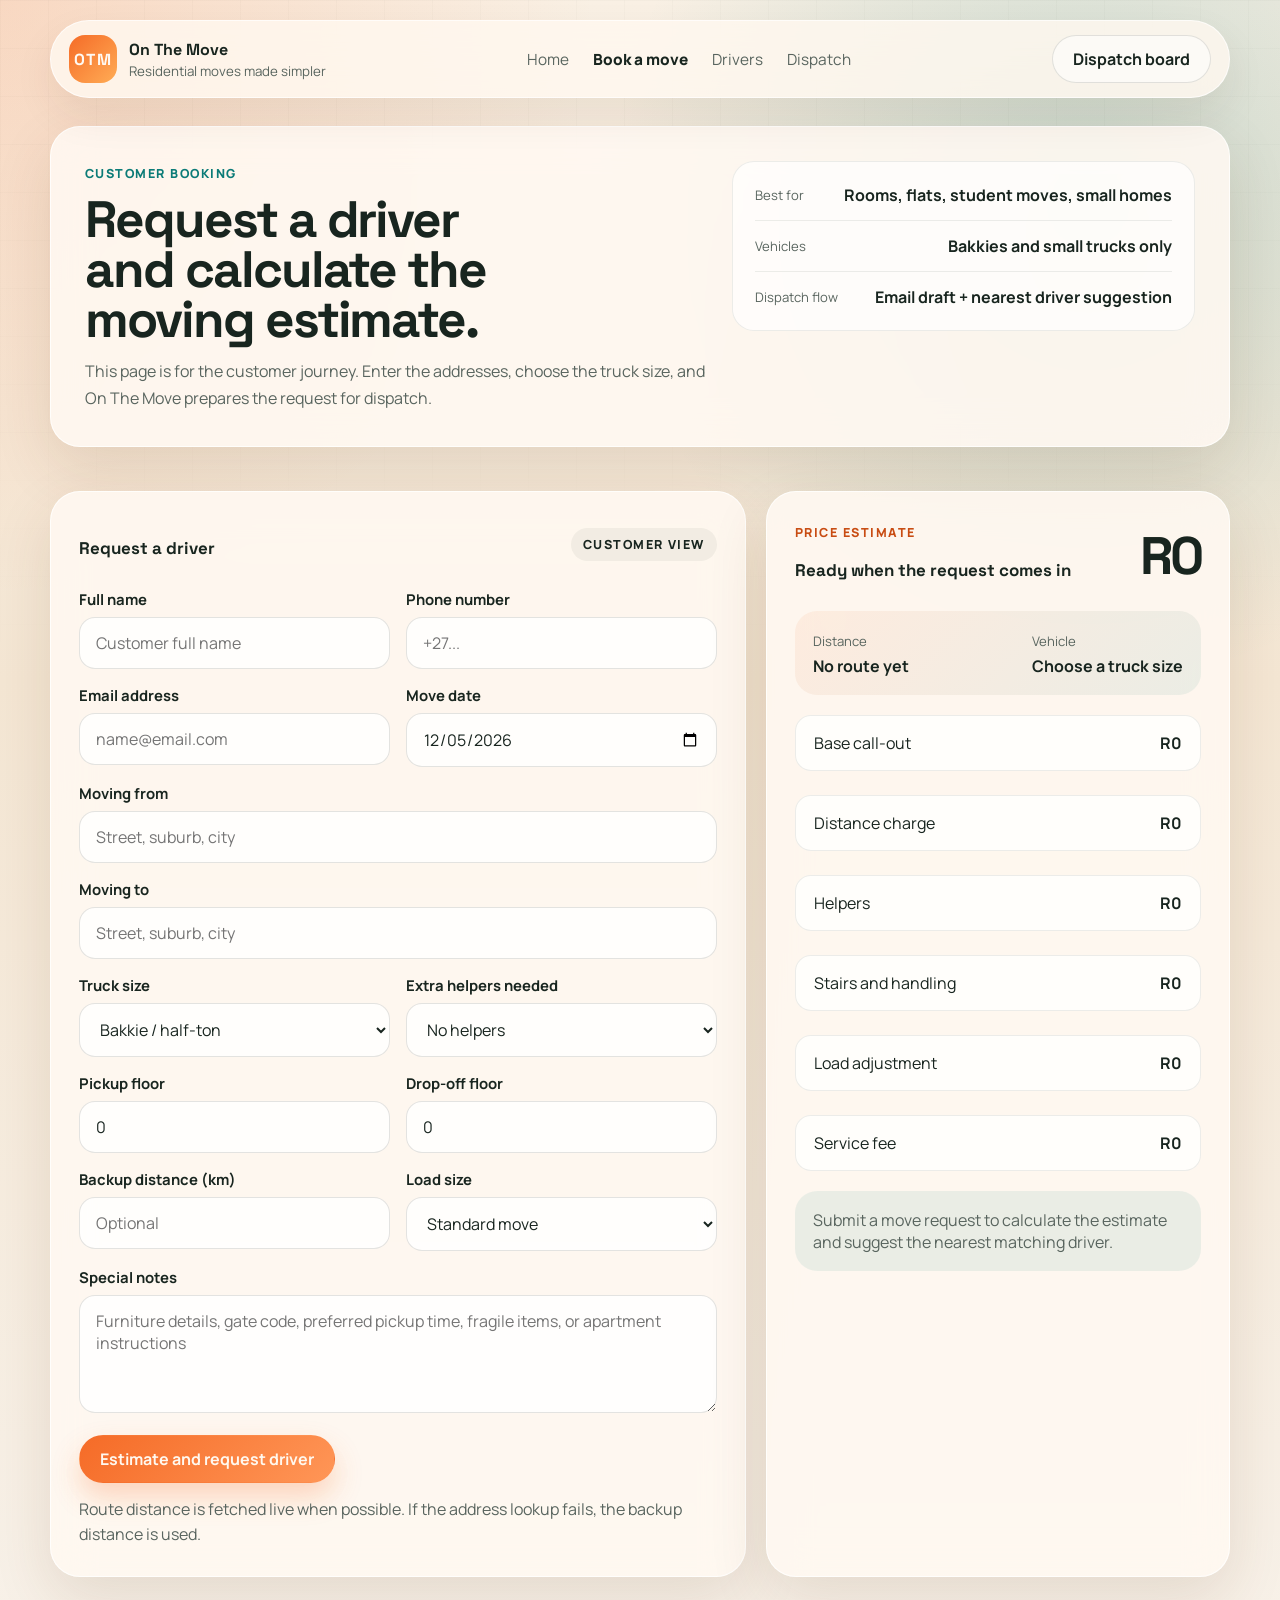
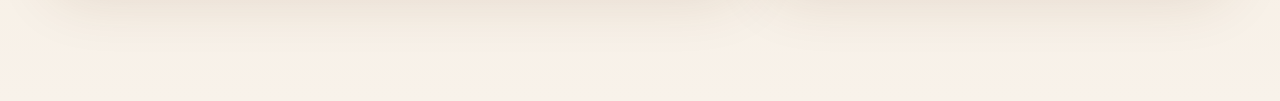
==== book.html @ 52c28ae7 "Initial On The Move website" ====
<!DOCTYPE html>
<html lang="en">
<head>
  <meta charset="UTF-8">
  <meta name="viewport" content="width=device-width, initial-scale=1.0">
  <title>Book a Move | On The Move</title>
  <meta
    name="description"
    content="Request a bakkie or small truck, enter your addresses, and get a moving estimate."
  >
  <link rel="preconnect" href="https://fonts.googleapis.com">
  <link rel="preconnect" href="https://fonts.gstatic.com" crossorigin>
  <link
    href="https://fonts.googleapis.com/css2?family=Manrope:wght@400;500;700;800&family=Space+Grotesk:wght@500;700&display=swap"
    rel="stylesheet"
  >
  <link rel="stylesheet" href="styles.css">
</head>
<body>
  <div class="page-shell">
    <header class="site-header">
      <a class="brand" href="index.html" aria-label="On The Move home">
        <span class="brand-mark">OTM</span>
        <span class="brand-copy">
          <strong>On The Move</strong>
          <small>Residential moves made simpler</small>
        </span>
      </a>

      <nav class="site-nav" aria-label="Primary">
        <a href="index.html">Home</a>
        <a aria-current="page" href="book.html">Book a move</a>
        <a href="drivers.html">Drivers</a>
        <a href="dispatch.html">Dispatch</a>
      </nav>

      <a class="button button-ghost" href="dispatch.html">Dispatch board</a>
    </header>

    <main>
      <section class="page-hero panel">
        <div class="page-hero-grid">
          <div class="compact-copy">
            <span class="eyebrow">Customer booking</span>
            <h1>Request a driver and calculate the moving estimate.</h1>
            <p>
              This page is for the customer journey. Enter the addresses, choose the truck size,
              and On The Move prepares the request for dispatch.
            </p>
          </div>
          <div class="mock-card">
            <div class="mock-row">
              <span>Best for</span>
              <strong>Rooms, flats, student moves, small homes</strong>
            </div>
            <div class="mock-row">
              <span>Vehicles</span>
              <strong>Bakkies and small trucks only</strong>
            </div>
            <div class="mock-row">
              <span>Dispatch flow</span>
              <strong>Email draft + nearest driver suggestion</strong>
            </div>
          </div>
        </div>
      </section>

      <section class="section">
        <div class="booking-grid">
          <form class="panel form-panel" id="request-form">
            <div class="form-title-row">
              <h3>Request a driver</h3>
              <span class="pill pill-light">Customer view</span>
            </div>

            <div class="field-grid">
              <label class="field">
                <span>Full name</span>
                <input type="text" name="customerName" placeholder="Customer full name" required>
              </label>
              <label class="field">
                <span>Phone number</span>
                <input type="tel" name="customerPhone" placeholder="+27..." required>
              </label>
              <label class="field">
                <span>Email address</span>
                <input type="email" name="customerEmail" placeholder="name@email.com" required>
              </label>
              <label class="field">
                <span>Move date</span>
                <input type="date" name="moveDate" required>
              </label>
              <label class="field field-full">
                <span>Moving from</span>
                <input
                  type="text"
                  name="fromAddress"
                  placeholder="Street, suburb, city"
                  autocomplete="street-address"
                  required
                >
              </label>
              <label class="field field-full">
                <span>Moving to</span>
                <input
                  type="text"
                  name="toAddress"
                  placeholder="Street, suburb, city"
                  autocomplete="street-address"
                  required
                >
              </label>
              <label class="field">
                <span>Truck size</span>
                <select name="truckSize" required>
                  <option value="bakkie">Bakkie / half-ton</option>
                  <option value="one-ton">1-ton truck</option>
                  <option value="one-point-five-ton">1.5-ton truck</option>
                  <option value="three-ton">3-ton truck</option>
                </select>
              </label>
              <label class="field">
                <span>Extra helpers needed</span>
                <select name="helpers">
                  <option value="0">No helpers</option>
                  <option value="1">1 helper</option>
                  <option value="2">2 helpers</option>
                  <option value="3">3 helpers</option>
                </select>
              </label>
              <label class="field">
                <span>Pickup floor</span>
                <input type="number" name="pickupFloor" min="0" max="25" value="0">
              </label>
              <label class="field">
                <span>Drop-off floor</span>
                <input type="number" name="dropoffFloor" min="0" max="25" value="0">
              </label>
              <label class="field">
                <span>Backup distance (km)</span>
                <input type="number" name="manualDistance" min="0" step="0.1" placeholder="Optional">
              </label>
              <label class="field">
                <span>Load size</span>
                <select name="loadDensity">
                  <option value="light">Light load</option>
                  <option value="standard" selected>Standard move</option>
                  <option value="heavy">Heavy / bulky</option>
                </select>
              </label>
              <label class="field field-full">
                <span>Special notes</span>
                <textarea
                  name="notes"
                  rows="4"
                  placeholder="Furniture details, gate code, preferred pickup time, fragile items, or apartment instructions"
                ></textarea>
              </label>
            </div>

            <div class="form-actions">
              <button class="button button-primary" id="request-submit" type="submit">Estimate and request driver</button>
              <p class="form-note">
                Route distance is fetched live when possible. If the address lookup fails, the backup distance is used.
              </p>
            </div>
          </form>

          <aside class="panel quote-panel">
            <div class="quote-header">
              <div>
                <span class="eyebrow eyebrow-dark">Price estimate</span>
                <h3 id="quote-title">Ready when the request comes in</h3>
              </div>
              <strong id="quote-total">R0</strong>
            </div>

            <div class="quote-meta-strip">
              <div>
                <span>Distance</span>
                <strong id="quote-distance">No route yet</strong>
              </div>
              <div>
                <span>Vehicle</span>
                <strong id="quote-truck">Choose a truck size</strong>
              </div>
            </div>

            <ul class="breakdown-list">
              <li>
                <span>Base call-out</span>
                <strong id="breakdown-base">R0</strong>
              </li>
              <li>
                <span>Distance charge</span>
                <strong id="breakdown-distance">R0</strong>
              </li>
              <li>
                <span>Helpers</span>
                <strong id="breakdown-helpers">R0</strong>
              </li>
              <li>
                <span>Stairs and handling</span>
                <strong id="breakdown-stairs">R0</strong>
              </li>
              <li>
                <span>Load adjustment</span>
                <strong id="breakdown-load">R0</strong>
              </li>
              <li>
                <span>Service fee</span>
                <strong id="breakdown-service">R0</strong>
              </li>
            </ul>

            <div class="quote-note">
              <p id="quote-message">
                Submit a move request to calculate the estimate and suggest the nearest matching driver.
              </p>
            </div>

            <div class="request-result" id="request-result" hidden>
              <h4>Request saved</h4>
              <p id="request-result-copy"></p>
              <div class="action-row">
                <a class="button button-secondary" id="email-link" href="#">Open operator email</a>
                <button class="button button-ghost" id="copy-summary" type="button">Copy summary</button>
              </div>
            </div>
          </aside>
        </div>
      </section>
    </main>
  </div>

  <script src="app.js"></script>
</body>
</html>
---- styles.css ----
:root {
  --bg: #f8efe1;
  --paper: rgba(255, 249, 242, 0.88);
  --ink: #18251f;
  --muted: #59655f;
  --accent: #f56b27;
  --accent-deep: #c84c12;
  --accent-soft: rgba(245, 107, 39, 0.14);
  --teal: #0b7b77;
  --teal-soft: rgba(11, 123, 119, 0.12);
  --shadow: 0 22px 60px rgba(93, 48, 18, 0.12);
  --radius-xl: 30px;
  --radius-lg: 22px;
  --radius-md: 16px;
}

*,
*::before,
*::after {
  box-sizing: border-box;
}

html {
  scroll-behavior: smooth;
}

body {
  margin: 0;
  min-height: 100vh;
  color: var(--ink);
  background:
    radial-gradient(circle at top left, rgba(245, 107, 39, 0.18), transparent 28%),
    radial-gradient(circle at 85% 12%, rgba(11, 123, 119, 0.2), transparent 26%),
    linear-gradient(180deg, #f9f0e4 0%, #f4e6d3 40%, #f8f2ea 100%);
  font-family: "Manrope", sans-serif;
}

@keyframes riseIn {
  from {
    opacity: 0;
    transform: translateY(18px);
  }

  to {
    opacity: 1;
    transform: translateY(0);
  }
}

body::before {
  position: fixed;
  inset: 0;
  background-image:
    linear-gradient(rgba(24, 37, 31, 0.04) 1px, transparent 1px),
    linear-gradient(90deg, rgba(24, 37, 31, 0.04) 1px, transparent 1px);
  background-size: 48px 48px;
  content: "";
  pointer-events: none;
  mask-image: linear-gradient(180deg, rgba(0, 0, 0, 0.45), transparent 80%);
}

a {
  color: inherit;
  text-decoration: none;
}

button,
input,
select,
textarea {
  font: inherit;
}

button {
  cursor: pointer;
}

.page-shell {
  width: min(1180px, calc(100% - 32px));
  margin: 0 auto;
  padding-bottom: 80px;
}

.site-header {
  position: sticky;
  top: 18px;
  z-index: 20;
  display: flex;
  align-items: center;
  justify-content: space-between;
  gap: 18px;
  margin: 20px 0 28px;
  padding: 14px 18px;
  background: rgba(255, 248, 239, 0.82);
  border: 1px solid rgba(255, 255, 255, 0.7);
  border-radius: 999px;
  box-shadow: 0 18px 40px rgba(72, 41, 16, 0.08);
  backdrop-filter: blur(16px);
}

.brand {
  display: inline-flex;
  align-items: center;
  gap: 12px;
}

.brand-mark {
  display: grid;
  place-items: center;
  width: 48px;
  height: 48px;
  border-radius: 16px;
  background: linear-gradient(135deg, var(--accent), #ffac55);
  color: #fff9f2;
  font-family: "Space Grotesk", sans-serif;
  font-weight: 700;
  letter-spacing: 0.08em;
}

.brand-copy {
  display: flex;
  flex-direction: column;
  gap: 2px;
}

.brand-copy strong {
  font-family: "Space Grotesk", sans-serif;
  font-size: 1rem;
}

.brand-copy small,
.site-nav a,
.hero-text,
.feature-list,
.dispatch-preview li,
.form-note,
.quote-note,
.list-card p,
.empty-state,
.metric-card p,
.step-card p {
  color: var(--muted);
}

.site-nav {
  display: flex;
  align-items: center;
  gap: 24px;
}

.site-nav a {
  font-size: 0.96rem;
  transition: color 0.2s ease;
}

.site-nav a[aria-current="page"] {
  color: var(--ink);
  font-weight: 800;
}

.site-nav a:hover,
.site-nav a:focus-visible {
  color: var(--ink);
}

.button {
  display: inline-flex;
  align-items: center;
  justify-content: center;
  min-height: 48px;
  padding: 0 20px;
  border: 1px solid transparent;
  border-radius: 999px;
  font-weight: 700;
  transition:
    transform 0.2s ease,
    box-shadow 0.2s ease,
    background 0.2s ease,
    border-color 0.2s ease;
}

.button:hover,
.button:focus-visible {
  transform: translateY(-1px);
}

.button-primary {
  background: linear-gradient(135deg, var(--accent), #ff9657);
  color: #fff8ef;
  box-shadow: 0 14px 28px rgba(245, 107, 39, 0.26);
}

.button-secondary {
  background: linear-gradient(135deg, var(--teal), #13a39d);
  color: #f7fffd;
  box-shadow: 0 14px 28px rgba(11, 123, 119, 0.2);
}

.button-ghost {
  border-color: rgba(24, 37, 31, 0.12);
  background: rgba(255, 255, 255, 0.55);
  color: var(--ink);
}

.panel {
  background: var(--paper);
  border: 1px solid rgba(255, 255, 255, 0.78);
  border-radius: var(--radius-xl);
  box-shadow: var(--shadow);
  backdrop-filter: blur(20px);
}

.panel-dark {
  color: #f7f4ef;
  background:
    radial-gradient(circle at 15% 20%, rgba(245, 107, 39, 0.2), transparent 28%),
    linear-gradient(160deg, #0d3029, #173e35 52%, #124f49 100%);
  border-color: rgba(255, 255, 255, 0.08);
}

.hero {
  display: grid;
  grid-template-columns: minmax(0, 1.2fr) minmax(320px, 0.8fr);
  gap: 24px;
  padding: 24px 0 34px;
}

.hero-copy,
.hero-panel {
  padding: 34px;
  animation: riseIn 0.75s ease both;
}

.hero-copy {
  position: relative;
  overflow: hidden;
  border-radius: 38px;
  background:
    radial-gradient(circle at 92% 12%, rgba(11, 123, 119, 0.13), transparent 22%),
    radial-gradient(circle at 12% 18%, rgba(245, 107, 39, 0.16), transparent 18%),
    rgba(255, 249, 243, 0.82);
  border: 1px solid rgba(255, 255, 255, 0.78);
  box-shadow: var(--shadow);
}

.hero-copy h1 {
  max-width: 13ch;
  margin: 12px 0 16px;
  font-family: "Space Grotesk", sans-serif;
  font-size: clamp(2.8rem, 5vw, 4.7rem);
  line-height: 0.95;
  letter-spacing: -0.05em;
}

.hero-text {
  max-width: 58ch;
  margin: 0;
  font-size: 1.05rem;
  line-height: 1.7;
}

.page-hero {
  padding: 34px;
  animation: riseIn 0.75s ease both;
}

.page-hero-grid,
.overview-grid {
  display: grid;
  gap: 20px;
}

.page-hero-grid {
  grid-template-columns: minmax(0, 1.15fr) minmax(280px, 0.85fr);
  align-items: start;
}

.page-hero h1,
.compact-copy h2,
.link-card h3 {
  margin: 12px 0;
  font-family: "Space Grotesk", sans-serif;
  letter-spacing: -0.04em;
}

.page-hero h1 {
  max-width: 14ch;
  font-size: clamp(2.2rem, 4vw, 3.6rem);
  line-height: 0.98;
}

.compact-copy p,
.link-card p {
  margin: 0;
  color: var(--muted);
  line-height: 1.7;
}

.hero-actions {
  display: flex;
  flex-wrap: wrap;
  gap: 14px;
  margin: 28px 0 30px;
}

.hero-metrics {
  display: grid;
  grid-template-columns: repeat(3, minmax(0, 1fr));
  gap: 14px;
}

.metric-card {
  min-height: 148px;
  padding: 18px;
  border-radius: var(--radius-lg);
  background: rgba(255, 255, 255, 0.74);
  border: 1px solid rgba(24, 37, 31, 0.08);
  animation: riseIn 0.75s ease both;
}

.metric-card strong,
.step-card h3,
.quote-header h3,
.form-title-row h3,
.driver-copy h3,
.panel-heading h3 {
  display: block;
  margin-bottom: 10px;
  font-family: "Space Grotesk", sans-serif;
  font-size: 1.06rem;
}

.hero-panel {
  display: flex;
  flex-direction: column;
  gap: 18px;
}

.hero-panel-top,
.form-title-row,
.panel-heading,
.quote-header,
.quote-meta-strip,
.list-card-top,
.mock-row {
  display: flex;
  align-items: center;
  justify-content: space-between;
  gap: 12px;
}

.eyebrow,
.pill,
.status-dot,
.step-number {
  display: inline-flex;
  align-items: center;
  gap: 8px;
  font-size: 0.78rem;
  font-weight: 800;
  letter-spacing: 0.12em;
  text-transform: uppercase;
}

.eyebrow {
  color: var(--teal);
}

.eyebrow-dark {
  color: var(--accent-deep);
}

.pill {
  padding: 8px 12px;
  border-radius: 999px;
  color: var(--ink);
  background: var(--accent-soft);
}

.pill-light {
  background: rgba(24, 37, 31, 0.05);
}

.status-dot::before {
  width: 9px;
  height: 9px;
  border-radius: 50%;
  background: #29b37d;
  box-shadow: 0 0 0 6px rgba(41, 179, 125, 0.12);
  content: "";
}

.mock-card,
.dispatch-preview,
.info-card {
  padding: 22px;
  border-radius: var(--radius-lg);
  background: rgba(255, 255, 255, 0.7);
  border: 1px solid rgba(24, 37, 31, 0.08);
}

.mock-row + .mock-row {
  margin-top: 14px;
  padding-top: 14px;
  border-top: 1px solid rgba(24, 37, 31, 0.08);
}

.mock-row span,
.quote-meta-strip span,
.stat-card span,
.list-card small {
  font-size: 0.82rem;
  color: var(--muted);
}

.dispatch-preview h2,
.section-heading h2 {
  margin: 0 0 12px;
  font-family: "Space Grotesk", sans-serif;
  font-size: clamp(1.9rem, 4vw, 3rem);
  letter-spacing: -0.04em;
}

.dispatch-preview ol,
.feature-list,
.breakdown-list,
.list-stack {
  margin: 0;
  padding: 0;
  list-style: none;
}

.dispatch-preview li + li,
.feature-list li + li,
.breakdown-list li + li,
.list-card + .list-card {
  margin-top: 12px;
}

.section {
  padding: 44px 0;
}

.section-band {
  padding: 46px 28px;
  border-radius: 38px;
  background: rgba(255, 249, 243, 0.56);
  box-shadow: inset 0 1px 0 rgba(255, 255, 255, 0.55);
}

.section-heading {
  max-width: 720px;
  margin-bottom: 24px;
}

.section-heading p {
  margin: 0;
  color: var(--muted);
  line-height: 1.7;
}

.narrow {
  max-width: 760px;
}

.steps-grid,
.stats-grid {
  display: grid;
  grid-template-columns: repeat(3, minmax(0, 1fr));
  gap: 16px;
}

.step-card,
.stat-card {
  padding: 24px;
}

.step-number {
  color: var(--accent-deep);
}

.booking-grid,
.driver-grid,
.dispatch-grid {
  display: grid;
  gap: 20px;
}

.overview-grid {
  grid-template-columns: repeat(3, minmax(0, 1fr));
}

.link-card,
.cta-banner {
  padding: 26px;
}

.link-card {
  display: grid;
  gap: 12px;
  transition:
    transform 0.2s ease,
    box-shadow 0.2s ease;
}

.link-card:hover,
.link-card:focus-visible {
  transform: translateY(-3px);
}

.booking-grid {
  grid-template-columns: minmax(0, 1.2fr) minmax(300px, 0.8fr);
}

.driver-grid {
  grid-template-columns: minmax(280px, 0.8fr) minmax(0, 1.2fr);
}

.dispatch-grid {
  grid-template-columns: minmax(280px, 0.85fr) minmax(0, 1.15fr);
  align-items: start;
}

.lists-grid {
  display: grid;
  gap: 20px;
}

.form-panel,
.quote-panel,
.settings-panel,
.list-panel {
  padding: 28px;
}

.field-grid {
  display: grid;
  grid-template-columns: repeat(2, minmax(0, 1fr));
  gap: 16px;
  margin-top: 20px;
}

.field {
  display: flex;
  flex-direction: column;
  gap: 8px;
}

.field span {
  font-size: 0.93rem;
  font-weight: 700;
}

.field-full {
  grid-column: 1 / -1;
}

.field input,
.field select,
.field textarea {
  width: 100%;
  padding: 14px 16px;
  color: var(--ink);
  background: rgba(255, 255, 255, 0.78);
  border: 1px solid rgba(24, 37, 31, 0.12);
  border-radius: var(--radius-md);
  outline: none;
  transition:
    border-color 0.2s ease,
    box-shadow 0.2s ease,
    background 0.2s ease;
}

.field input:focus,
.field select:focus,
.field textarea:focus {
  border-color: rgba(11, 123, 119, 0.42);
  box-shadow: 0 0 0 4px rgba(11, 123, 119, 0.12);
  background: #fffdf9;
}

.field textarea {
  resize: vertical;
}

.form-actions {
  display: flex;
  flex-wrap: wrap;
  align-items: center;
  gap: 14px;
  margin-top: 22px;
}

.form-note {
  margin: 0;
  line-height: 1.6;
}

.quote-panel {
  display: flex;
  flex-direction: column;
  gap: 20px;
}

.quote-header strong {
  font-family: "Space Grotesk", sans-serif;
  font-size: clamp(2rem, 5vw, 3.3rem);
  letter-spacing: -0.06em;
}

.quote-meta-strip {
  padding: 18px;
  border-radius: var(--radius-lg);
  background: linear-gradient(135deg, rgba(245, 107, 39, 0.08), rgba(11, 123, 119, 0.08));
}

.quote-meta-strip strong {
  display: block;
  margin-top: 4px;
}

.breakdown-list {
  display: grid;
  gap: 12px;
}

.breakdown-list li,
.list-card {
  padding: 16px 18px;
  border-radius: var(--radius-md);
  background: rgba(255, 255, 255, 0.74);
  border: 1px solid rgba(24, 37, 31, 0.08);
}

.breakdown-list li {
  display: flex;
  align-items: center;
  justify-content: space-between;
  gap: 16px;
}

.quote-note {
  padding: 18px;
  border-radius: var(--radius-lg);
  background: rgba(11, 123, 119, 0.08);
}

.quote-note p {
  margin: 0;
}

.request-result {
  padding: 20px;
  border-radius: var(--radius-lg);
  background: rgba(245, 107, 39, 0.1);
}

.request-result h4,
.request-result p {
  margin: 0;
}

.request-result p {
  margin-top: 10px;
  color: var(--muted);
  line-height: 1.6;
}

.action-row {
  display: flex;
  flex-wrap: wrap;
  gap: 12px;
  margin-top: 16px;
}

.feature-list li {
  position: relative;
  padding-left: 20px;
}

.feature-list li::before {
  position: absolute;
  top: 0.55em;
  left: 0;
  width: 8px;
  height: 8px;
  border-radius: 50%;
  background: #ffb76e;
  content: "";
}

.driver-copy {
  padding: 30px;
}

.driver-copy p,
.driver-copy li {
  color: rgba(247, 244, 239, 0.76);
}

.info-card {
  margin-top: 24px;
  color: var(--ink);
}

.stat-card {
  border-radius: var(--radius-lg);
  background: rgba(255, 255, 255, 0.74);
  border: 1px solid rgba(24, 37, 31, 0.08);
}

.stat-card strong {
  display: block;
  margin-top: 10px;
  font-family: "Space Grotesk", sans-serif;
  font-size: 2rem;
  letter-spacing: -0.05em;
}

.list-stack {
  display: grid;
  gap: 12px;
}

.list-card {
  display: grid;
  gap: 10px;
  animation: riseIn 0.45s ease both;
}

.list-card h4,
.list-card p {
  margin: 0;
}

.list-card h4 {
  font-family: "Space Grotesk", sans-serif;
  font-size: 1rem;
}

.tag-row {
  display: flex;
  flex-wrap: wrap;
  gap: 8px;
}

.tag {
  display: inline-flex;
  align-items: center;
  padding: 7px 10px;
  border-radius: 999px;
  font-size: 0.76rem;
  font-weight: 700;
  background: rgba(24, 37, 31, 0.06);
}

.tag-accent {
  background: var(--accent-soft);
  color: var(--accent-deep);
}

.tag-teal {
  background: var(--teal-soft);
  color: var(--teal);
}

.empty-state {
  padding: 26px 18px;
  text-align: center;
  border: 1px dashed rgba(24, 37, 31, 0.12);
  border-radius: var(--radius-lg);
}

.cta-banner {
  display: flex;
  align-items: center;
  justify-content: space-between;
  gap: 24px;
}

@media (max-width: 1024px) {
  .hero,
  .page-hero-grid,
  .overview-grid,
  .booking-grid,
  .driver-grid,
  .dispatch-grid {
    grid-template-columns: 1fr;
  }

  .hero-copy h1 {
    max-width: 14ch;
  }

  .hero-metrics,
  .steps-grid,
  .stats-grid {
    grid-template-columns: 1fr;
  }
}

@media (max-width: 780px) {
  .page-shell {
    width: min(100% - 18px, 100%);
  }

  .site-header {
    position: static;
    flex-direction: column;
    align-items: stretch;
    border-radius: 28px;
  }

  .site-nav {
    justify-content: space-between;
    flex-wrap: wrap;
    gap: 14px;
  }

  .hero-copy,
  .hero-panel,
  .page-hero,
  .form-panel,
  .quote-panel,
  .settings-panel,
  .list-panel,
  .driver-copy {
    padding: 22px;
  }

  .field-grid {
    grid-template-columns: 1fr;
  }

  .field-full {
    grid-column: auto;
  }

  .section-band {
    padding: 34px 18px;
    border-radius: 28px;
  }

  .cta-banner {
    flex-direction: column;
    align-items: flex-start;
  }
}

@media (prefers-reduced-motion: reduce) {
  *,
  *::before,
  *::after {
    animation: none !important;
    transition: none !important;
    scroll-behavior: auto !important;
  }
}
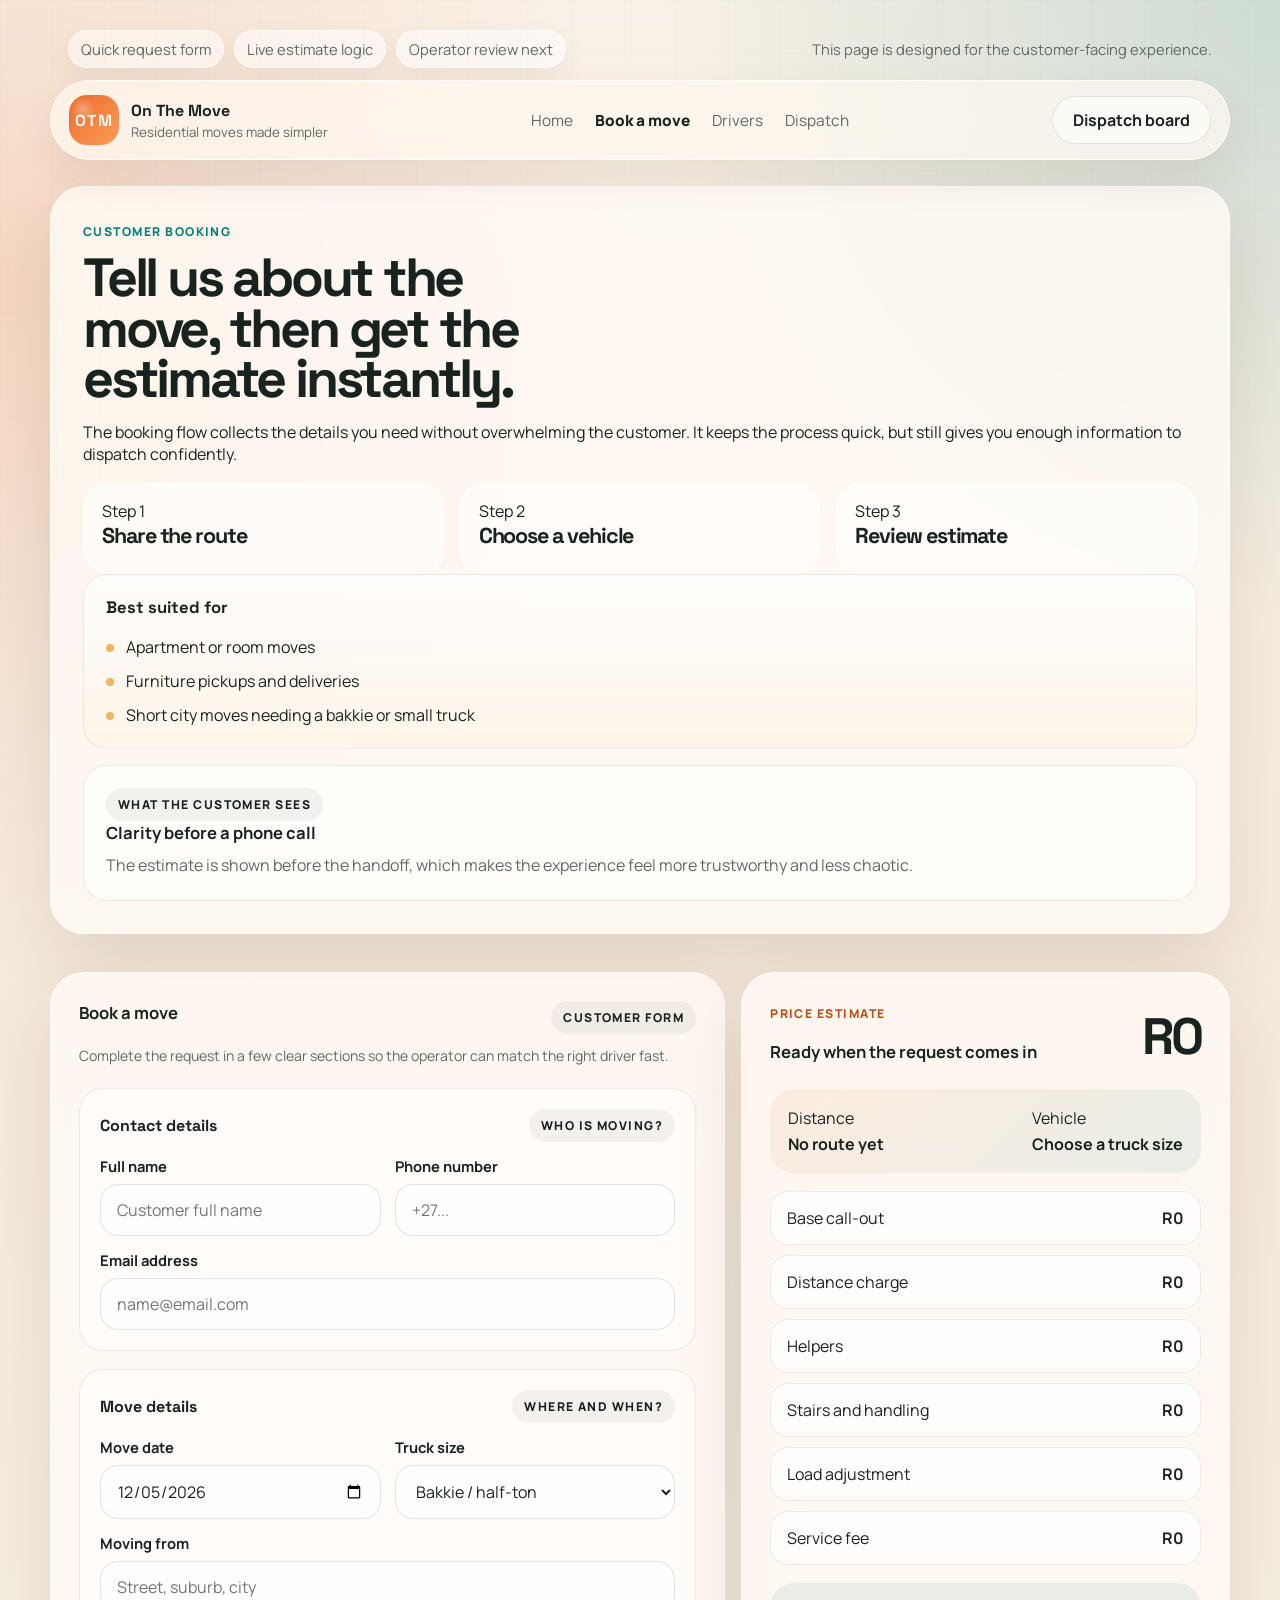
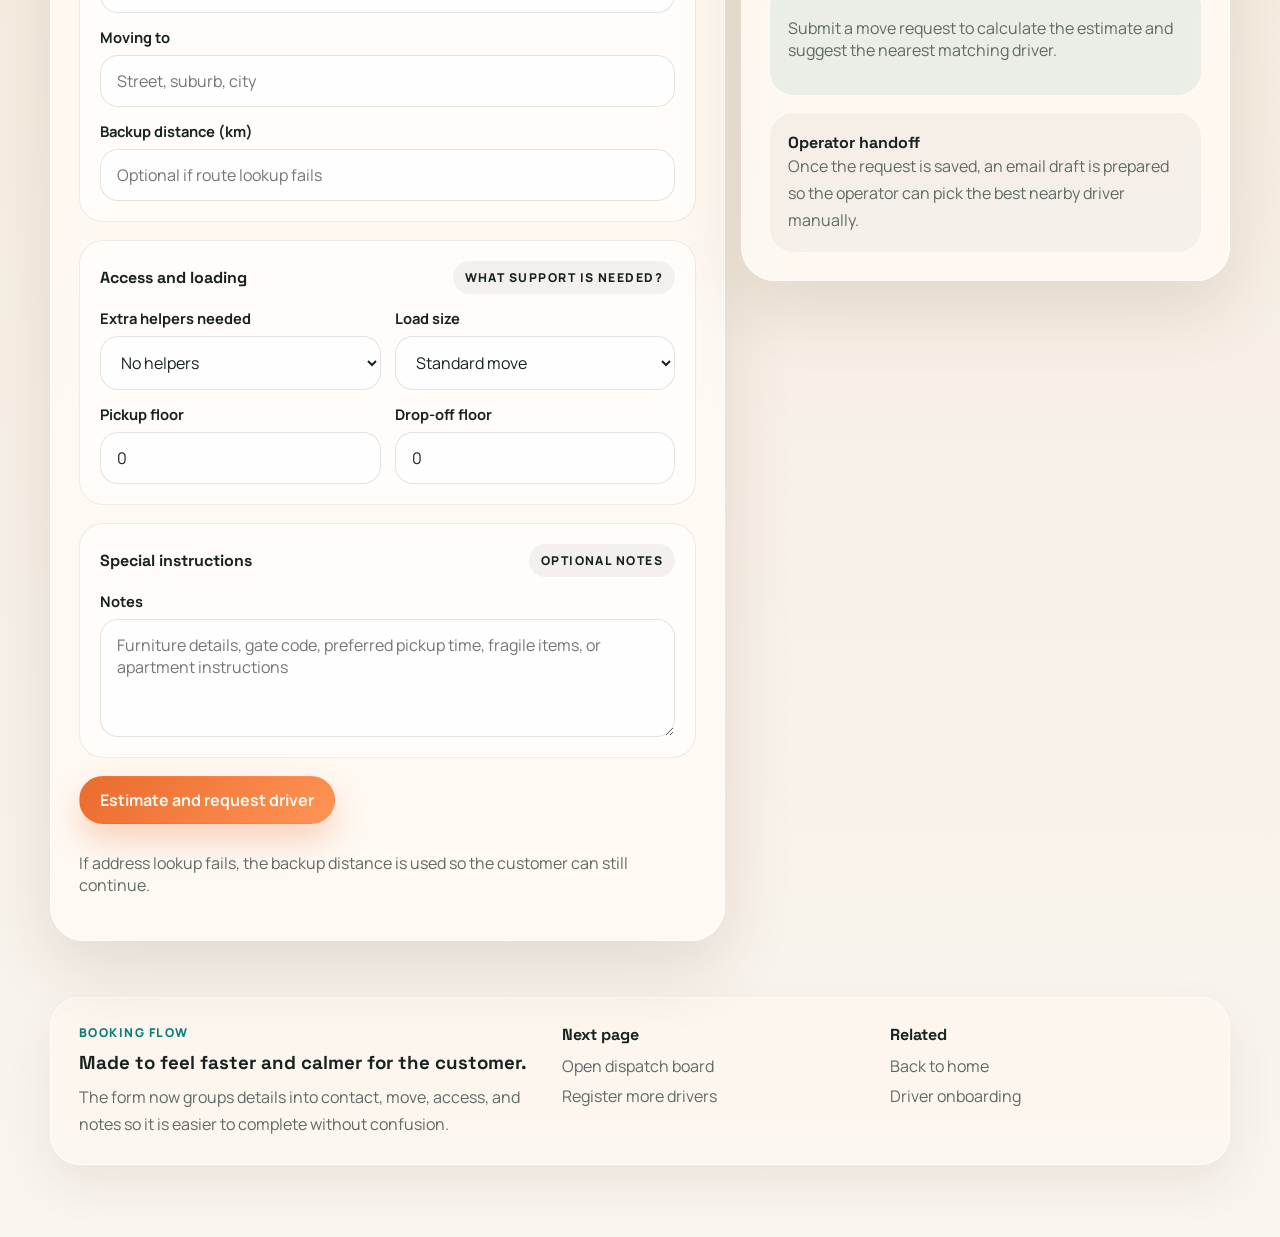
==== commit 9364c86b: "Refine site design and user experience" ====
--- a/book.html
+++ b/book.html
@@ -6,7 +6,7 @@
   <title>Book a Move | On The Move</title>
   <meta
     name="description"
-    content="Request a bakkie or small truck, enter your addresses, and get a moving estimate."
+    content="Request a bakkie or small truck, share moving details, and get a clear estimate on On The Move."
   >
   <link rel="preconnect" href="https://fonts.googleapis.com">
   <link rel="preconnect" href="https://fonts.gstatic.com" crossorigin>
@@ -18,6 +18,15 @@
 </head>
 <body>
   <div class="page-shell">
+    <div class="utility-bar">
+      <div class="utility-pill-group">
+        <span class="utility-pill">Quick request form</span>
+        <span class="utility-pill">Live estimate logic</span>
+        <span class="utility-pill">Operator review next</span>
+      </div>
+      <span class="micro-copy">This page is designed for the customer-facing experience.</span>
+    </div>
+
     <header class="site-header">
       <a class="brand" href="index.html" aria-label="On The Move home">
         <span class="brand-mark">OTM</span>
@@ -42,24 +51,40 @@
         <div class="page-hero-grid">
           <div class="compact-copy">
             <span class="eyebrow">Customer booking</span>
-            <h1>Request a driver and calculate the moving estimate.</h1>
+            <h1>Tell us about the move, then get the estimate instantly.</h1>
             <p>
-              This page is for the customer journey. Enter the addresses, choose the truck size,
-              and On The Move prepares the request for dispatch.
+              The booking flow collects the details you need without overwhelming the customer. It keeps the process
+              quick, but still gives you enough information to dispatch confidently.
             </p>
+            <div class="signal-row">
+              <div class="page-stat">
+                <span>Step 1</span>
+                <strong>Share the route</strong>
+              </div>
+              <div class="page-stat">
+                <span>Step 2</span>
+                <strong>Choose a vehicle</strong>
+              </div>
+              <div class="page-stat">
+                <span>Step 3</span>
+                <strong>Review estimate</strong>
+              </div>
+            </div>
           </div>
-          <div class="mock-card">
-            <div class="mock-row">
-              <span>Best for</span>
-              <strong>Rooms, flats, student moves, small homes</strong>
-            </div>
-            <div class="mock-row">
-              <span>Vehicles</span>
-              <strong>Bakkies and small trucks only</strong>
-            </div>
-            <div class="mock-row">
-              <span>Dispatch flow</span>
-              <strong>Email draft + nearest driver suggestion</strong>
+
+          <div class="page-side-stack">
+            <div class="route-card">
+              <h3 class="panel-title">Best suited for</h3>
+              <ul class="micro-list">
+                <li>Apartment or room moves</li>
+                <li>Furniture pickups and deliveries</li>
+                <li>Short city moves needing a bakkie or small truck</li>
+              </ul>
+            </div>
+            <div class="insight-card">
+              <span class="pill pill-light">What the customer sees</span>
+              <h3>Clarity before a phone call</h3>
+              <p class="support-text">The estimate is shown before the handoff, which makes the experience feel more trustworthy and less chaotic.</p>
             </div>
           </div>
         </div>
@@ -68,101 +93,137 @@
       <section class="section">
         <div class="booking-grid">
           <form class="panel form-panel" id="request-form">
-            <div class="form-title-row">
-              <h3>Request a driver</h3>
-              <span class="pill pill-light">Customer view</span>
-            </div>
-
-            <div class="field-grid">
-              <label class="field">
-                <span>Full name</span>
-                <input type="text" name="customerName" placeholder="Customer full name" required>
-              </label>
-              <label class="field">
-                <span>Phone number</span>
-                <input type="tel" name="customerPhone" placeholder="+27..." required>
-              </label>
-              <label class="field">
-                <span>Email address</span>
-                <input type="email" name="customerEmail" placeholder="name@email.com" required>
-              </label>
-              <label class="field">
-                <span>Move date</span>
-                <input type="date" name="moveDate" required>
-              </label>
-              <label class="field field-full">
-                <span>Moving from</span>
-                <input
-                  type="text"
-                  name="fromAddress"
-                  placeholder="Street, suburb, city"
-                  autocomplete="street-address"
-                  required
-                >
-              </label>
-              <label class="field field-full">
-                <span>Moving to</span>
-                <input
-                  type="text"
-                  name="toAddress"
-                  placeholder="Street, suburb, city"
-                  autocomplete="street-address"
-                  required
-                >
-              </label>
-              <label class="field">
-                <span>Truck size</span>
-                <select name="truckSize" required>
-                  <option value="bakkie">Bakkie / half-ton</option>
-                  <option value="one-ton">1-ton truck</option>
-                  <option value="one-point-five-ton">1.5-ton truck</option>
-                  <option value="three-ton">3-ton truck</option>
-                </select>
-              </label>
-              <label class="field">
-                <span>Extra helpers needed</span>
-                <select name="helpers">
-                  <option value="0">No helpers</option>
-                  <option value="1">1 helper</option>
-                  <option value="2">2 helpers</option>
-                  <option value="3">3 helpers</option>
-                </select>
-              </label>
-              <label class="field">
-                <span>Pickup floor</span>
-                <input type="number" name="pickupFloor" min="0" max="25" value="0">
-              </label>
-              <label class="field">
-                <span>Drop-off floor</span>
-                <input type="number" name="dropoffFloor" min="0" max="25" value="0">
-              </label>
-              <label class="field">
-                <span>Backup distance (km)</span>
-                <input type="number" name="manualDistance" min="0" step="0.1" placeholder="Optional">
-              </label>
-              <label class="field">
-                <span>Load size</span>
-                <select name="loadDensity">
-                  <option value="light">Light load</option>
-                  <option value="standard" selected>Standard move</option>
-                  <option value="heavy">Heavy / bulky</option>
-                </select>
-              </label>
-              <label class="field field-full">
-                <span>Special notes</span>
-                <textarea
-                  name="notes"
-                  rows="4"
-                  placeholder="Furniture details, gate code, preferred pickup time, fragile items, or apartment instructions"
-                ></textarea>
-              </label>
+            <div class="form-intro">
+              <div class="form-title-row">
+                <h3>Book a move</h3>
+                <span class="pill pill-light">Customer form</span>
+              </div>
+              <p class="section-kicker">Complete the request in a few clear sections so the operator can match the right driver fast.</p>
+            </div>
+
+            <div class="form-stack">
+              <section class="form-group">
+                <div class="form-group-title">
+                  <h4>Contact details</h4>
+                  <span class="info-chip">Who is moving?</span>
+                </div>
+                <div class="field-grid">
+                  <label class="field">
+                    <span>Full name</span>
+                    <input type="text" name="customerName" placeholder="Customer full name" required>
+                  </label>
+                  <label class="field">
+                    <span>Phone number</span>
+                    <input type="tel" name="customerPhone" placeholder="+27..." required>
+                  </label>
+                  <label class="field field-full">
+                    <span>Email address</span>
+                    <input type="email" name="customerEmail" placeholder="name@email.com" required>
+                  </label>
+                </div>
+              </section>
+
+              <section class="form-group">
+                <div class="form-group-title">
+                  <h4>Move details</h4>
+                  <span class="info-chip">Where and when?</span>
+                </div>
+                <div class="field-grid">
+                  <label class="field">
+                    <span>Move date</span>
+                    <input type="date" name="moveDate" required>
+                  </label>
+                  <label class="field">
+                    <span>Truck size</span>
+                    <select name="truckSize" required>
+                      <option value="bakkie">Bakkie / half-ton</option>
+                      <option value="one-ton">1-ton truck</option>
+                      <option value="one-point-five-ton">1.5-ton truck</option>
+                      <option value="three-ton">3-ton truck</option>
+                    </select>
+                  </label>
+                  <label class="field field-full">
+                    <span>Moving from</span>
+                    <input
+                      type="text"
+                      name="fromAddress"
+                      placeholder="Street, suburb, city"
+                      autocomplete="street-address"
+                      required
+                    >
+                  </label>
+                  <label class="field field-full">
+                    <span>Moving to</span>
+                    <input
+                      type="text"
+                      name="toAddress"
+                      placeholder="Street, suburb, city"
+                      autocomplete="street-address"
+                      required
+                    >
+                  </label>
+                  <label class="field field-full">
+                    <span>Backup distance (km)</span>
+                    <input type="number" name="manualDistance" min="0" step="0.1" placeholder="Optional if route lookup fails">
+                  </label>
+                </div>
+              </section>
+
+              <section class="form-group">
+                <div class="form-group-title">
+                  <h4>Access and loading</h4>
+                  <span class="info-chip">What support is needed?</span>
+                </div>
+                <div class="field-grid">
+                  <label class="field">
+                    <span>Extra helpers needed</span>
+                    <select name="helpers">
+                      <option value="0">No helpers</option>
+                      <option value="1">1 helper</option>
+                      <option value="2">2 helpers</option>
+                      <option value="3">3 helpers</option>
+                    </select>
+                  </label>
+                  <label class="field">
+                    <span>Load size</span>
+                    <select name="loadDensity">
+                      <option value="light">Light load</option>
+                      <option value="standard" selected>Standard move</option>
+                      <option value="heavy">Heavy / bulky</option>
+                    </select>
+                  </label>
+                  <label class="field">
+                    <span>Pickup floor</span>
+                    <input type="number" name="pickupFloor" min="0" max="25" value="0">
+                  </label>
+                  <label class="field">
+                    <span>Drop-off floor</span>
+                    <input type="number" name="dropoffFloor" min="0" max="25" value="0">
+                  </label>
+                </div>
+              </section>
+
+              <section class="form-group">
+                <div class="form-group-title">
+                  <h4>Special instructions</h4>
+                  <span class="info-chip">Optional notes</span>
+                </div>
+                <div class="field-grid">
+                  <label class="field field-full">
+                    <span>Notes</span>
+                    <textarea
+                      name="notes"
+                      rows="4"
+                      placeholder="Furniture details, gate code, preferred pickup time, fragile items, or apartment instructions"
+                    ></textarea>
+                  </label>
+                </div>
+              </section>
             </div>
 
             <div class="form-actions">
               <button class="button button-primary" id="request-submit" type="submit">Estimate and request driver</button>
-              <p class="form-note">
-                Route distance is fetched live when possible. If the address lookup fails, the backup distance is used.
-              </p>
+              <p class="form-note">If address lookup fails, the backup distance is used so the customer can still continue.</p>
             </div>
           </form>
 
@@ -214,9 +275,12 @@
             </ul>
 
             <div class="quote-note">
-              <p id="quote-message">
-                Submit a move request to calculate the estimate and suggest the nearest matching driver.
-              </p>
+              <p id="quote-message">Submit a move request to calculate the estimate and suggest the nearest matching driver.</p>
+            </div>
+
+            <div class="operator-tip">
+              <strong class="panel-title">Operator handoff</strong>
+              <p class="panel-note">Once the request is saved, an email draft is prepared so the operator can pick the best nearby driver manually.</p>
             </div>
 
             <div class="request-result" id="request-result" hidden>
@@ -231,6 +295,30 @@
         </div>
       </section>
     </main>
+
+    <footer class="site-footer">
+      <div class="footer-grid">
+        <div class="footer-column">
+          <span class="eyebrow">Booking flow</span>
+          <h3>Made to feel faster and calmer for the customer.</h3>
+          <p class="micro-copy">The form now groups details into contact, move, access, and notes so it is easier to complete without confusion.</p>
+        </div>
+        <div class="footer-column">
+          <h4>Next page</h4>
+          <div class="footer-link-list">
+            <a href="dispatch.html">Open dispatch board</a>
+            <a href="drivers.html">Register more drivers</a>
+          </div>
+        </div>
+        <div class="footer-column">
+          <h4>Related</h4>
+          <div class="footer-link-list">
+            <a href="index.html">Back to home</a>
+            <a href="drivers.html">Driver onboarding</a>
+          </div>
+        </div>
+      </div>
+    </footer>
   </div>
 
   <script src="app.js"></script>
--- a/styles.css
+++ b/styles.css
@@ -1,17 +1,28 @@
 :root {
-  --bg: #f8efe1;
-  --paper: rgba(255, 249, 242, 0.88);
-  --ink: #18251f;
-  --muted: #59655f;
-  --accent: #f56b27;
-  --accent-deep: #c84c12;
-  --accent-soft: rgba(245, 107, 39, 0.14);
-  --teal: #0b7b77;
-  --teal-soft: rgba(11, 123, 119, 0.12);
-  --shadow: 0 22px 60px rgba(93, 48, 18, 0.12);
-  --radius-xl: 30px;
-  --radius-lg: 22px;
-  --radius-md: 16px;
+  --bg: #f8f1e5;
+  --bg-alt: #efe4d4;
+  --surface: rgba(255, 250, 244, 0.82);
+  --surface-strong: #fff9f2;
+  --surface-soft: rgba(255, 255, 255, 0.56);
+  --surface-dark: #17322c;
+  --ink: #18231f;
+  --muted: #5f6a64;
+  --line: rgba(24, 35, 31, 0.1);
+  --accent: #ea6b2d;
+  --accent-deep: #bf4d18;
+  --accent-soft: rgba(234, 107, 45, 0.16);
+  --teal: #0a7e77;
+  --teal-deep: #0f5f5b;
+  --teal-soft: rgba(10, 126, 119, 0.12);
+  --gold: #f2b55f;
+  --success: #2f9f6f;
+  --shadow-lg: 0 28px 70px rgba(74, 39, 15, 0.12);
+  --shadow-md: 0 20px 48px rgba(74, 39, 15, 0.08);
+  --radius-xl: 34px;
+  --radius-lg: 24px;
+  --radius-md: 18px;
+  --radius-sm: 14px;
+  --max-width: 1180px;
 }
 
 *,
@@ -29,10 +40,22 @@
   min-height: 100vh;
   color: var(--ink);
   background:
-    radial-gradient(circle at top left, rgba(245, 107, 39, 0.18), transparent 28%),
-    radial-gradient(circle at 85% 12%, rgba(11, 123, 119, 0.2), transparent 26%),
-    linear-gradient(180deg, #f9f0e4 0%, #f4e6d3 40%, #f8f2ea 100%);
+    radial-gradient(circle at 0% 10%, rgba(234, 107, 45, 0.18), transparent 22%),
+    radial-gradient(circle at 100% 0%, rgba(10, 126, 119, 0.18), transparent 20%),
+    linear-gradient(180deg, #f9f1e7 0%, #f5eadc 38%, #f9f5ef 100%);
   font-family: "Manrope", sans-serif;
+}
+
+body::before {
+  position: fixed;
+  inset: 0;
+  background-image:
+    linear-gradient(rgba(24, 35, 31, 0.04) 1px, transparent 1px),
+    linear-gradient(90deg, rgba(24, 35, 31, 0.04) 1px, transparent 1px);
+  background-size: 52px 52px;
+  content: "";
+  pointer-events: none;
+  mask-image: linear-gradient(180deg, rgba(0, 0, 0, 0.38), transparent 78%);
 }
 
 @keyframes riseIn {
@@ -45,18 +68,6 @@
     opacity: 1;
     transform: translateY(0);
   }
-}
-
-body::before {
-  position: fixed;
-  inset: 0;
-  background-image:
-    linear-gradient(rgba(24, 37, 31, 0.04) 1px, transparent 1px),
-    linear-gradient(90deg, rgba(24, 37, 31, 0.04) 1px, transparent 1px);
-  background-size: 48px 48px;
-  content: "";
-  pointer-events: none;
-  mask-image: linear-gradient(180deg, rgba(0, 0, 0, 0.45), transparent 80%);
 }
 
 a {
@@ -76,26 +87,54 @@
 }
 
 .page-shell {
-  width: min(1180px, calc(100% - 32px));
+  width: min(var(--max-width), calc(100% - 28px));
   margin: 0 auto;
-  padding-bottom: 80px;
+  padding-bottom: 72px;
+}
+
+.utility-bar {
+  display: flex;
+  align-items: center;
+  justify-content: space-between;
+  gap: 16px;
+  margin-top: 18px;
+  padding: 12px 18px;
+  color: var(--muted);
+  font-size: 0.92rem;
+}
+
+.utility-pill-group {
+  display: flex;
+  flex-wrap: wrap;
+  gap: 10px;
+}
+
+.utility-pill {
+  display: inline-flex;
+  align-items: center;
+  gap: 8px;
+  padding: 8px 12px;
+  border-radius: 999px;
+  background: rgba(255, 255, 255, 0.52);
+  border: 1px solid rgba(255, 255, 255, 0.7);
+  box-shadow: 0 10px 28px rgba(74, 39, 15, 0.06);
 }
 
 .site-header {
   position: sticky;
   top: 18px;
-  z-index: 20;
+  z-index: 30;
   display: flex;
   align-items: center;
   justify-content: space-between;
   gap: 18px;
-  margin: 20px 0 28px;
+  margin: 0 0 26px;
   padding: 14px 18px;
-  background: rgba(255, 248, 239, 0.82);
-  border: 1px solid rgba(255, 255, 255, 0.7);
+  background: rgba(255, 248, 240, 0.72);
+  border: 1px solid rgba(255, 255, 255, 0.72);
   border-radius: 999px;
-  box-shadow: 0 18px 40px rgba(72, 41, 16, 0.08);
-  backdrop-filter: blur(16px);
+  box-shadow: 0 18px 42px rgba(74, 39, 15, 0.08);
+  backdrop-filter: blur(18px);
 }
 
 .brand {
@@ -107,11 +146,13 @@
 .brand-mark {
   display: grid;
   place-items: center;
-  width: 48px;
-  height: 48px;
-  border-radius: 16px;
-  background: linear-gradient(135deg, var(--accent), #ffac55);
-  color: #fff9f2;
+  width: 50px;
+  height: 50px;
+  border-radius: 18px;
+  background:
+    radial-gradient(circle at 28% 28%, rgba(255, 255, 255, 0.32), transparent 24%),
+    linear-gradient(135deg, var(--accent), #ff9d59);
+  color: #fffaf3;
   font-family: "Space Grotesk", sans-serif;
   font-weight: 700;
   letter-spacing: 0.08em;
@@ -131,21 +172,34 @@
 .brand-copy small,
 .site-nav a,
 .hero-text,
-.feature-list,
-.dispatch-preview li,
-.form-note,
+.support-text,
+.section-heading p,
+.step-card p,
+.feature-list li,
+.panel-note,
 .quote-note,
+.empty-state,
 .list-card p,
-.empty-state,
-.metric-card p,
-.step-card p {
+.list-card small,
+.stat-card span,
+.mock-row span,
+.micro-copy,
+.form-note {
   color: var(--muted);
 }
 
+.support-text,
+.panel-note,
+.micro-copy,
+.section-kicker {
+  margin: 0;
+  line-height: 1.68;
+}
+
 .site-nav {
   display: flex;
   align-items: center;
-  gap: 24px;
+  gap: 22px;
 }
 
 .site-nav a {
@@ -169,8 +223,8 @@
   justify-content: center;
   min-height: 48px;
   padding: 0 20px;
+  border-radius: 999px;
   border: 1px solid transparent;
-  border-radius: 999px;
   font-weight: 700;
   transition:
     transform 0.2s ease,
@@ -185,155 +239,247 @@
 }
 
 .button-primary {
-  background: linear-gradient(135deg, var(--accent), #ff9657);
-  color: #fff8ef;
-  box-shadow: 0 14px 28px rgba(245, 107, 39, 0.26);
+  background: linear-gradient(135deg, var(--accent), #ff9456);
+  color: #fff8f0;
+  box-shadow: 0 16px 32px rgba(234, 107, 45, 0.28);
 }
 
 .button-secondary {
-  background: linear-gradient(135deg, var(--teal), #13a39d);
-  color: #f7fffd;
-  box-shadow: 0 14px 28px rgba(11, 123, 119, 0.2);
+  background: linear-gradient(135deg, var(--teal), #14a49d);
+  color: #f8fffd;
+  box-shadow: 0 16px 32px rgba(10, 126, 119, 0.22);
 }
 
 .button-ghost {
-  border-color: rgba(24, 37, 31, 0.12);
-  background: rgba(255, 255, 255, 0.55);
+  background: rgba(255, 255, 255, 0.58);
+  border-color: rgba(24, 35, 31, 0.1);
   color: var(--ink);
 }
 
+.button-soft {
+  background: var(--accent-soft);
+  color: var(--accent-deep);
+}
+
 .panel {
-  background: var(--paper);
-  border: 1px solid rgba(255, 255, 255, 0.78);
+  background: var(--surface);
+  border: 1px solid rgba(255, 255, 255, 0.76);
   border-radius: var(--radius-xl);
-  box-shadow: var(--shadow);
+  box-shadow: var(--shadow-lg);
   backdrop-filter: blur(20px);
 }
 
+.panel-soft {
+  background: rgba(255, 255, 255, 0.48);
+  box-shadow: var(--shadow-md);
+}
+
 .panel-dark {
-  color: #f7f4ef;
+  color: #f9f4ee;
   background:
-    radial-gradient(circle at 15% 20%, rgba(245, 107, 39, 0.2), transparent 28%),
-    linear-gradient(160deg, #0d3029, #173e35 52%, #124f49 100%);
+    radial-gradient(circle at 14% 18%, rgba(242, 181, 95, 0.16), transparent 24%),
+    radial-gradient(circle at 88% 10%, rgba(20, 164, 157, 0.16), transparent 20%),
+    linear-gradient(155deg, #132e28 0%, #173b34 55%, #0f5f5b 100%);
   border-color: rgba(255, 255, 255, 0.08);
 }
 
+.eyebrow,
+.pill,
+.status-dot,
+.step-number,
+.info-chip {
+  display: inline-flex;
+  align-items: center;
+  gap: 8px;
+  font-size: 0.76rem;
+  font-weight: 800;
+  letter-spacing: 0.12em;
+  text-transform: uppercase;
+}
+
+.eyebrow {
+  color: var(--teal);
+}
+
+.eyebrow-dark {
+  color: var(--accent-deep);
+}
+
+.pill,
+.info-chip {
+  padding: 8px 12px;
+  border-radius: 999px;
+}
+
+.pill {
+  background: var(--accent-soft);
+  color: var(--ink);
+}
+
+.pill-light {
+  background: rgba(24, 35, 31, 0.05);
+}
+
+.pill-teal {
+  background: var(--teal-soft);
+  color: var(--teal-deep);
+}
+
+.status-dot::before {
+  width: 9px;
+  height: 9px;
+  border-radius: 50%;
+  background: var(--success);
+  box-shadow: 0 0 0 6px rgba(47, 159, 111, 0.12);
+  content: "";
+}
+
+.section {
+  padding: 38px 0;
+}
+
+.section-band {
+  padding: 42px 28px;
+  border-radius: 40px;
+  background: rgba(255, 248, 240, 0.52);
+  box-shadow: inset 0 1px 0 rgba(255, 255, 255, 0.6);
+}
+
+.section-heading {
+  max-width: 760px;
+  margin-bottom: 24px;
+}
+
+.section-heading h2,
+.dispatch-preview h2,
+.compact-copy h2,
+.link-card h3,
+.list-card h4,
+.panel-title {
+  font-family: "Space Grotesk", sans-serif;
+}
+
+.panel-title,
+.footer-column h3,
+.footer-column h4,
+.insight-card h3,
+.route-card h3 {
+  margin: 0;
+}
+
+.section-heading h2 {
+  margin: 8px 0 12px;
+  font-size: clamp(2rem, 4vw, 3.1rem);
+  line-height: 0.98;
+  letter-spacing: -0.05em;
+}
+
 .hero {
   display: grid;
-  grid-template-columns: minmax(0, 1.2fr) minmax(320px, 0.8fr);
-  gap: 24px;
-  padding: 24px 0 34px;
+  grid-template-columns: minmax(0, 1.18fr) minmax(320px, 0.82fr);
+  gap: 22px;
+  padding-bottom: 10px;
 }
 
 .hero-copy,
-.hero-panel {
-  padding: 34px;
+.hero-panel,
+.page-hero {
   animation: riseIn 0.75s ease both;
 }
 
 .hero-copy {
   position: relative;
   overflow: hidden;
-  border-radius: 38px;
+  padding: 36px;
+  border-radius: 40px;
   background:
-    radial-gradient(circle at 92% 12%, rgba(11, 123, 119, 0.13), transparent 22%),
-    radial-gradient(circle at 12% 18%, rgba(245, 107, 39, 0.16), transparent 18%),
-    rgba(255, 249, 243, 0.82);
-  border: 1px solid rgba(255, 255, 255, 0.78);
-  box-shadow: var(--shadow);
+    radial-gradient(circle at 85% 12%, rgba(10, 126, 119, 0.14), transparent 20%),
+    radial-gradient(circle at 12% 16%, rgba(234, 107, 45, 0.18), transparent 18%),
+    linear-gradient(180deg, rgba(255, 250, 244, 0.94), rgba(255, 246, 236, 0.84));
+  border: 1px solid rgba(255, 255, 255, 0.82);
+  box-shadow: var(--shadow-lg);
+}
+
+.hero-copy h1,
+.page-hero h1 {
+  margin: 12px 0 14px;
+  font-family: "Space Grotesk", sans-serif;
+  letter-spacing: -0.06em;
+  line-height: 0.94;
 }
 
 .hero-copy h1 {
-  max-width: 13ch;
-  margin: 12px 0 16px;
-  font-family: "Space Grotesk", sans-serif;
-  font-size: clamp(2.8rem, 5vw, 4.7rem);
-  line-height: 0.95;
-  letter-spacing: -0.05em;
+  max-width: 12ch;
+  font-size: clamp(3rem, 5vw, 4.9rem);
 }
 
 .hero-text {
   max-width: 58ch;
   margin: 0;
-  font-size: 1.05rem;
-  line-height: 1.7;
-}
-
-.page-hero {
-  padding: 34px;
-  animation: riseIn 0.75s ease both;
-}
-
-.page-hero-grid,
-.overview-grid {
-  display: grid;
-  gap: 20px;
-}
-
-.page-hero-grid {
-  grid-template-columns: minmax(0, 1.15fr) minmax(280px, 0.85fr);
-  align-items: start;
-}
-
-.page-hero h1,
-.compact-copy h2,
-.link-card h3 {
-  margin: 12px 0;
-  font-family: "Space Grotesk", sans-serif;
-  letter-spacing: -0.04em;
-}
-
-.page-hero h1 {
-  max-width: 14ch;
-  font-size: clamp(2.2rem, 4vw, 3.6rem);
-  line-height: 0.98;
-}
-
-.compact-copy p,
-.link-card p {
-  margin: 0;
-  color: var(--muted);
-  line-height: 1.7;
+  font-size: 1.06rem;
+  line-height: 1.72;
 }
 
 .hero-actions {
   display: flex;
   flex-wrap: wrap;
-  gap: 14px;
-  margin: 28px 0 30px;
-}
-
+  gap: 12px;
+  margin: 26px 0 0;
+}
+
+.hero-highlights,
+.signal-row,
+.trust-grid,
+.service-grid,
+.steps-grid,
+.overview-grid,
+.booking-grid,
+.driver-grid,
+.dispatch-grid,
+.lists-grid,
+.field-grid,
+.stats-grid,
+.info-grid,
+.comparison-grid,
+.footer-grid,
 .hero-metrics {
   display: grid;
+  gap: 16px;
+}
+
+.hero-highlights {
   grid-template-columns: repeat(3, minmax(0, 1fr));
-  gap: 14px;
-}
-
-.metric-card {
-  min-height: 148px;
-  padding: 18px;
+  margin-top: 28px;
+}
+
+.hero-highlight {
+  padding: 16px 18px;
   border-radius: var(--radius-lg);
-  background: rgba(255, 255, 255, 0.74);
-  border: 1px solid rgba(24, 37, 31, 0.08);
-  animation: riseIn 0.75s ease both;
-}
-
+  background: rgba(255, 255, 255, 0.62);
+  border: 1px solid rgba(24, 35, 31, 0.08);
+}
+
+.hero-highlight strong,
 .metric-card strong,
 .step-card h3,
+.form-title-row h3,
+.panel-heading h3,
+.driver-copy h3,
 .quote-header h3,
-.form-title-row h3,
-.driver-copy h3,
-.panel-heading h3 {
+.page-stat strong,
+.insight-card h3,
+.route-card h3,
+.link-card h3 {
   display: block;
-  margin-bottom: 10px;
-  font-family: "Space Grotesk", sans-serif;
-  font-size: 1.06rem;
+  margin-bottom: 8px;
+  font-size: 1.04rem;
 }
 
 .hero-panel {
   display: flex;
   flex-direction: column;
   gap: 18px;
+  padding: 28px;
 }
 
 .hero-panel-top,
@@ -342,87 +488,97 @@
 .quote-header,
 .quote-meta-strip,
 .list-card-top,
-.mock-row {
+.mock-row,
+.footer-topline {
   display: flex;
   align-items: center;
   justify-content: space-between;
   gap: 12px;
 }
 
-.eyebrow,
-.pill,
-.status-dot,
-.step-number {
-  display: inline-flex;
-  align-items: center;
-  gap: 8px;
-  font-size: 0.78rem;
-  font-weight: 800;
-  letter-spacing: 0.12em;
-  text-transform: uppercase;
-}
-
-.eyebrow {
-  color: var(--teal);
-}
-
-.eyebrow-dark {
-  color: var(--accent-deep);
-}
-
-.pill {
-  padding: 8px 12px;
-  border-radius: 999px;
-  color: var(--ink);
-  background: var(--accent-soft);
-}
-
-.pill-light {
-  background: rgba(24, 37, 31, 0.05);
-}
-
-.status-dot::before {
-  width: 9px;
-  height: 9px;
-  border-radius: 50%;
-  background: #29b37d;
-  box-shadow: 0 0 0 6px rgba(41, 179, 125, 0.12);
-  content: "";
-}
-
+.route-card,
 .mock-card,
 .dispatch-preview,
-.info-card {
+.info-card,
+.insight-card {
   padding: 22px;
   border-radius: var(--radius-lg);
-  background: rgba(255, 255, 255, 0.7);
-  border: 1px solid rgba(24, 37, 31, 0.08);
-}
-
-.mock-row + .mock-row {
-  margin-top: 14px;
-  padding-top: 14px;
-  border-top: 1px solid rgba(24, 37, 31, 0.08);
-}
-
-.mock-row span,
-.quote-meta-strip span,
-.stat-card span,
-.list-card small {
-  font-size: 0.82rem;
-  color: var(--muted);
-}
-
-.dispatch-preview h2,
-.section-heading h2 {
-  margin: 0 0 12px;
+  background: rgba(255, 255, 255, 0.68);
+  border: 1px solid rgba(24, 35, 31, 0.08);
+}
+
+.route-card {
+  background:
+    linear-gradient(180deg, rgba(255, 255, 255, 0.72), rgba(255, 244, 232, 0.82));
+}
+
+.route-visual {
+  position: relative;
+  min-height: 170px;
+  margin-top: 18px;
+  border-radius: 22px;
+  overflow: hidden;
+  background:
+    radial-gradient(circle at 20% 28%, rgba(10, 126, 119, 0.22), transparent 14%),
+    radial-gradient(circle at 78% 66%, rgba(234, 107, 45, 0.24), transparent 16%),
+    linear-gradient(135deg, #f2e7d8, #fbf6ee);
+  border: 1px solid rgba(24, 35, 31, 0.08);
+}
+
+.route-line {
+  position: absolute;
+  left: 18%;
+  right: 14%;
+  top: 48%;
+  height: 2px;
+  border-top: 2px dashed rgba(24, 35, 31, 0.24);
+  transform: rotate(-11deg);
+}
+
+.route-pin {
+  position: absolute;
+  display: grid;
+  place-items: center;
+  width: 18px;
+  height: 18px;
+  border-radius: 50%;
+  border: 3px solid #fffaf3;
+  box-shadow: 0 0 0 8px rgba(255, 255, 255, 0.32);
+}
+
+.route-pin-start {
+  left: 18%;
+  top: 32%;
+  background: var(--teal);
+}
+
+.route-pin-end {
+  right: 16%;
+  top: 58%;
+  background: var(--accent);
+}
+
+.signal-row {
+  grid-template-columns: repeat(3, minmax(0, 1fr));
+  margin-top: 18px;
+}
+
+.page-stat {
+  padding: 16px 18px;
+  border-radius: var(--radius-lg);
+  background: rgba(255, 255, 255, 0.54);
+  border: 1px solid rgba(255, 255, 255, 0.68);
+}
+
+.page-stat strong {
   font-family: "Space Grotesk", sans-serif;
-  font-size: clamp(1.9rem, 4vw, 3rem);
-  letter-spacing: -0.04em;
-}
-
+  font-size: 1.35rem;
+  letter-spacing: -0.05em;
+}
+
+.micro-list,
+.feature-list,
 .dispatch-preview ol,
-.feature-list,
 .breakdown-list,
 .list-stack {
   margin: 0;
@@ -430,254 +586,19 @@
   list-style: none;
 }
 
-.dispatch-preview li + li,
-.feature-list li + li,
-.breakdown-list li + li,
-.list-card + .list-card {
-  margin-top: 12px;
-}
-
-.section {
-  padding: 44px 0;
-}
-
-.section-band {
-  padding: 46px 28px;
-  border-radius: 38px;
-  background: rgba(255, 249, 243, 0.56);
-  box-shadow: inset 0 1px 0 rgba(255, 255, 255, 0.55);
-}
-
-.section-heading {
-  max-width: 720px;
-  margin-bottom: 24px;
-}
-
-.section-heading p {
-  margin: 0;
-  color: var(--muted);
-  line-height: 1.7;
-}
-
-.narrow {
-  max-width: 760px;
-}
-
-.steps-grid,
-.stats-grid {
-  display: grid;
-  grid-template-columns: repeat(3, minmax(0, 1fr));
-  gap: 16px;
-}
-
-.step-card,
-.stat-card {
-  padding: 24px;
-}
-
-.step-number {
-  color: var(--accent-deep);
-}
-
-.booking-grid,
-.driver-grid,
-.dispatch-grid {
-  display: grid;
-  gap: 20px;
-}
-
-.overview-grid {
-  grid-template-columns: repeat(3, minmax(0, 1fr));
-}
-
-.link-card,
-.cta-banner {
-  padding: 26px;
-}
-
-.link-card {
+.micro-list {
   display: grid;
   gap: 12px;
-  transition:
-    transform 0.2s ease,
-    box-shadow 0.2s ease;
-}
-
-.link-card:hover,
-.link-card:focus-visible {
-  transform: translateY(-3px);
-}
-
-.booking-grid {
-  grid-template-columns: minmax(0, 1.2fr) minmax(300px, 0.8fr);
-}
-
-.driver-grid {
-  grid-template-columns: minmax(280px, 0.8fr) minmax(0, 1.2fr);
-}
-
-.dispatch-grid {
-  grid-template-columns: minmax(280px, 0.85fr) minmax(0, 1.15fr);
-  align-items: start;
-}
-
-.lists-grid {
-  display: grid;
-  gap: 20px;
-}
-
-.form-panel,
-.quote-panel,
-.settings-panel,
-.list-panel {
-  padding: 28px;
-}
-
-.field-grid {
-  display: grid;
-  grid-template-columns: repeat(2, minmax(0, 1fr));
-  gap: 16px;
-  margin-top: 20px;
-}
-
-.field {
-  display: flex;
-  flex-direction: column;
-  gap: 8px;
-}
-
-.field span {
-  font-size: 0.93rem;
-  font-weight: 700;
-}
-
-.field-full {
-  grid-column: 1 / -1;
-}
-
-.field input,
-.field select,
-.field textarea {
-  width: 100%;
-  padding: 14px 16px;
-  color: var(--ink);
-  background: rgba(255, 255, 255, 0.78);
-  border: 1px solid rgba(24, 37, 31, 0.12);
-  border-radius: var(--radius-md);
-  outline: none;
-  transition:
-    border-color 0.2s ease,
-    box-shadow 0.2s ease,
-    background 0.2s ease;
-}
-
-.field input:focus,
-.field select:focus,
-.field textarea:focus {
-  border-color: rgba(11, 123, 119, 0.42);
-  box-shadow: 0 0 0 4px rgba(11, 123, 119, 0.12);
-  background: #fffdf9;
-}
-
-.field textarea {
-  resize: vertical;
-}
-
-.form-actions {
-  display: flex;
-  flex-wrap: wrap;
-  align-items: center;
-  gap: 14px;
-  margin-top: 22px;
-}
-
-.form-note {
-  margin: 0;
-  line-height: 1.6;
-}
-
-.quote-panel {
-  display: flex;
-  flex-direction: column;
-  gap: 20px;
-}
-
-.quote-header strong {
-  font-family: "Space Grotesk", sans-serif;
-  font-size: clamp(2rem, 5vw, 3.3rem);
-  letter-spacing: -0.06em;
-}
-
-.quote-meta-strip {
-  padding: 18px;
-  border-radius: var(--radius-lg);
-  background: linear-gradient(135deg, rgba(245, 107, 39, 0.08), rgba(11, 123, 119, 0.08));
-}
-
-.quote-meta-strip strong {
-  display: block;
-  margin-top: 4px;
-}
-
-.breakdown-list {
-  display: grid;
-  gap: 12px;
-}
-
-.breakdown-list li,
-.list-card {
-  padding: 16px 18px;
-  border-radius: var(--radius-md);
-  background: rgba(255, 255, 255, 0.74);
-  border: 1px solid rgba(24, 37, 31, 0.08);
-}
-
-.breakdown-list li {
-  display: flex;
-  align-items: center;
-  justify-content: space-between;
-  gap: 16px;
-}
-
-.quote-note {
-  padding: 18px;
-  border-radius: var(--radius-lg);
-  background: rgba(11, 123, 119, 0.08);
-}
-
-.quote-note p {
-  margin: 0;
-}
-
-.request-result {
-  padding: 20px;
-  border-radius: var(--radius-lg);
-  background: rgba(245, 107, 39, 0.1);
-}
-
-.request-result h4,
-.request-result p {
-  margin: 0;
-}
-
-.request-result p {
-  margin-top: 10px;
-  color: var(--muted);
-  line-height: 1.6;
-}
-
-.action-row {
-  display: flex;
-  flex-wrap: wrap;
-  gap: 12px;
-  margin-top: 16px;
-}
-
+  margin-top: 18px;
+}
+
+.micro-list li,
 .feature-list li {
   position: relative;
   padding-left: 20px;
 }
 
+.micro-list li::before,
 .feature-list li::before {
   position: absolute;
   top: 0.55em;
@@ -685,38 +606,354 @@
   width: 8px;
   height: 8px;
   border-radius: 50%;
-  background: #ffb76e;
+  background: var(--gold);
   content: "";
 }
 
+.dispatch-preview h2 {
+  margin: 0 0 10px;
+  font-size: 1.35rem;
+  letter-spacing: -0.03em;
+}
+
+.dispatch-preview ol {
+  display: grid;
+  gap: 12px;
+  counter-reset: item;
+}
+
+.dispatch-preview li {
+  position: relative;
+  padding-left: 40px;
+  line-height: 1.65;
+}
+
+.dispatch-preview li::before {
+  position: absolute;
+  left: 0;
+  top: 0;
+  display: grid;
+  place-items: center;
+  width: 28px;
+  height: 28px;
+  border-radius: 50%;
+  background: rgba(10, 126, 119, 0.12);
+  color: var(--teal-deep);
+  font-size: 0.8rem;
+  font-weight: 800;
+  counter-increment: item;
+  content: counter(item);
+}
+
+.comparison-grid,
+.overview-grid {
+  grid-template-columns: repeat(3, minmax(0, 1fr));
+}
+
+.comparison-card,
+.link-card,
+.step-card,
+.metric-card,
+.stat-card {
+  padding: 22px;
+}
+
+.comparison-card,
+.link-card,
+.step-card,
+.metric-card,
+.list-card,
+.stat-card {
+  border-radius: var(--radius-lg);
+  background: rgba(255, 255, 255, 0.7);
+  border: 1px solid rgba(24, 35, 31, 0.08);
+  box-shadow: var(--shadow-md);
+}
+
+.comparison-card h3,
+.link-card h3 {
+  margin: 12px 0 8px;
+}
+
+.step-number {
+  color: var(--accent-deep);
+}
+
+.home-cta {
+  display: grid;
+  grid-template-columns: minmax(0, 1fr) auto;
+  align-items: center;
+  gap: 24px;
+  padding: 28px;
+}
+
+.page-hero {
+  padding: 32px;
+}
+
+.page-hero-grid {
+  grid-template-columns: minmax(0, 1.12fr) minmax(300px, 0.88fr);
+  align-items: start;
+}
+
+.page-hero h1 {
+  max-width: 13ch;
+  font-size: clamp(2.5rem, 4.2vw, 3.9rem);
+}
+
+.page-side-stack {
+  display: grid;
+  gap: 16px;
+}
+
+.insight-card strong {
+  font-family: "Space Grotesk", sans-serif;
+  font-size: 1.75rem;
+  letter-spacing: -0.05em;
+}
+
+.info-grid {
+  grid-template-columns: repeat(3, minmax(0, 1fr));
+}
+
+.info-chip {
+  background: rgba(24, 35, 31, 0.05);
+  color: var(--ink);
+}
+
+.booking-grid {
+  grid-template-columns: minmax(0, 1.16fr) minmax(320px, 0.84fr);
+  align-items: start;
+}
+
+.driver-grid {
+  grid-template-columns: minmax(300px, 0.72fr) minmax(0, 1.28fr);
+}
+
+.dispatch-grid {
+  grid-template-columns: minmax(300px, 0.76fr) minmax(0, 1.24fr);
+  align-items: start;
+}
+
+.form-panel,
+.quote-panel,
+.settings-panel,
+.list-panel,
 .driver-copy {
-  padding: 30px;
+  padding: 28px;
+}
+
+.form-title-row {
+  align-items: flex-start;
+}
+
+.form-intro {
+  display: grid;
+  gap: 10px;
+  margin-bottom: 20px;
+}
+
+.form-intro h3 {
+  margin: 0;
+}
+
+.section-kicker {
+  margin: 0;
+  font-size: 0.88rem;
+  color: var(--muted);
+}
+
+.form-stack {
+  display: grid;
+  gap: 18px;
+}
+
+.form-group {
+  padding: 20px;
+  border-radius: var(--radius-lg);
+  background: rgba(255, 255, 255, 0.56);
+  border: 1px solid rgba(24, 35, 31, 0.08);
+}
+
+.form-group-title {
+  display: flex;
+  align-items: center;
+  justify-content: space-between;
+  gap: 12px;
+  margin-bottom: 14px;
+}
+
+.form-group-title h4 {
+  margin: 0;
+  font-family: "Space Grotesk", sans-serif;
+  font-size: 1rem;
+}
+
+.field-grid {
+  grid-template-columns: repeat(2, minmax(0, 1fr));
+  gap: 14px;
+}
+
+.field {
+  display: flex;
+  flex-direction: column;
+  gap: 8px;
+}
+
+.field span {
+  font-size: 0.92rem;
+  font-weight: 700;
+}
+
+.field small {
+  color: var(--muted);
+}
+
+.field-full {
+  grid-column: 1 / -1;
+}
+
+.field input,
+.field select,
+.field textarea {
+  width: 100%;
+  padding: 14px 16px;
+  color: var(--ink);
+  background: rgba(255, 255, 255, 0.82);
+  border: 1px solid rgba(24, 35, 31, 0.12);
+  border-radius: var(--radius-md);
+  outline: none;
+  transition:
+    border-color 0.2s ease,
+    box-shadow 0.2s ease,
+    background 0.2s ease,
+    transform 0.2s ease;
+}
+
+.field input:focus,
+.field select:focus,
+.field textarea:focus {
+  border-color: rgba(10, 126, 119, 0.46);
+  box-shadow: 0 0 0 4px rgba(10, 126, 119, 0.12);
+  background: #fffdf8;
+}
+
+.field textarea {
+  resize: vertical;
+}
+
+.form-actions {
+  display: flex;
+  flex-wrap: wrap;
+  align-items: center;
+  gap: 12px;
+  margin-top: 18px;
+}
+
+.quote-panel {
+  position: sticky;
+  top: 108px;
+  display: flex;
+  flex-direction: column;
+  gap: 18px;
+}
+
+.quote-header strong {
+  font-family: "Space Grotesk", sans-serif;
+  font-size: clamp(2.2rem, 4vw, 3.5rem);
+  letter-spacing: -0.06em;
+}
+
+.quote-meta-strip {
+  padding: 18px;
+  border-radius: var(--radius-lg);
+  background: linear-gradient(135deg, rgba(234, 107, 45, 0.08), rgba(10, 126, 119, 0.08));
+}
+
+.quote-meta-strip strong {
+  display: block;
+  margin-top: 4px;
+}
+
+.breakdown-list {
+  display: grid;
+  gap: 10px;
+}
+
+.breakdown-list li {
+  display: flex;
+  align-items: center;
+  justify-content: space-between;
+  gap: 16px;
+  padding: 15px 16px;
+  border-radius: var(--radius-md);
+  background: rgba(255, 255, 255, 0.72);
+  border: 1px solid rgba(24, 35, 31, 0.08);
+}
+
+.quote-note,
+.request-result,
+.operator-tip {
+  padding: 18px;
+  border-radius: var(--radius-lg);
+}
+
+.quote-note {
+  background: rgba(10, 126, 119, 0.08);
+}
+
+.request-result {
+  background: rgba(234, 107, 45, 0.1);
+}
+
+.operator-tip {
+  background: rgba(24, 35, 31, 0.04);
+}
+
+.request-result h4,
+.request-result p {
+  margin: 0;
+}
+
+.request-result p {
+  margin-top: 10px;
+  line-height: 1.6;
+  color: var(--muted);
+}
+
+.action-row {
+  display: flex;
+  flex-wrap: wrap;
+  gap: 12px;
+  margin-top: 16px;
 }
 
 .driver-copy p,
 .driver-copy li {
-  color: rgba(247, 244, 239, 0.76);
-}
-
-.info-card {
-  margin-top: 24px;
-  color: var(--ink);
-}
-
-.stat-card {
-  border-radius: var(--radius-lg);
-  background: rgba(255, 255, 255, 0.74);
-  border: 1px solid rgba(24, 37, 31, 0.08);
+  color: rgba(248, 244, 238, 0.8);
+}
+
+.stats-grid {
+  grid-template-columns: repeat(3, minmax(0, 1fr));
+  margin-top: 20px;
 }
 
 .stat-card strong {
   display: block;
-  margin-top: 10px;
+  margin-top: 8px;
   font-family: "Space Grotesk", sans-serif;
   font-size: 2rem;
   letter-spacing: -0.05em;
 }
 
+.lists-grid {
+  gap: 18px;
+}
+
+.list-panel {
+  min-height: 100%;
+}
+
 .list-stack {
   display: grid;
   gap: 12px;
@@ -725,17 +962,13 @@
 .list-card {
   display: grid;
   gap: 10px;
+  padding: 16px 18px;
   animation: riseIn 0.45s ease both;
 }
 
 .list-card h4,
 .list-card p {
   margin: 0;
-}
-
-.list-card h4 {
-  font-family: "Space Grotesk", sans-serif;
-  font-size: 1rem;
 }
 
 .tag-row {
@@ -751,7 +984,7 @@
   border-radius: 999px;
   font-size: 0.76rem;
   font-weight: 700;
-  background: rgba(24, 37, 31, 0.06);
+  background: rgba(24, 35, 31, 0.06);
 }
 
 .tag-accent {
@@ -761,47 +994,89 @@
 
 .tag-teal {
   background: var(--teal-soft);
-  color: var(--teal);
+  color: var(--teal-deep);
 }
 
 .empty-state {
   padding: 26px 18px;
   text-align: center;
-  border: 1px dashed rgba(24, 37, 31, 0.12);
   border-radius: var(--radius-lg);
-}
-
-.cta-banner {
-  display: flex;
-  align-items: center;
-  justify-content: space-between;
-  gap: 24px;
-}
-
-@media (max-width: 1024px) {
+  border: 1px dashed rgba(24, 35, 31, 0.12);
+}
+
+.site-footer {
+  margin-top: 18px;
+  padding: 26px 28px;
+  border-radius: 30px;
+  background: rgba(255, 248, 240, 0.56);
+  border: 1px solid rgba(255, 255, 255, 0.68);
+  box-shadow: var(--shadow-md);
+}
+
+.footer-grid {
+  grid-template-columns: minmax(0, 1.2fr) repeat(2, minmax(0, 0.8fr));
+  align-items: start;
+}
+
+.footer-column {
+  display: grid;
+  gap: 10px;
+}
+
+.footer-column h3,
+.footer-column h4 {
+  margin: 0;
+  font-family: "Space Grotesk", sans-serif;
+}
+
+.footer-link-list {
+  display: grid;
+  gap: 8px;
+}
+
+.footer-link-list a {
+  color: var(--muted);
+}
+
+.footer-link-list a:hover,
+.footer-link-list a:focus-visible {
+  color: var(--ink);
+}
+
+@media (max-width: 1080px) {
   .hero,
   .page-hero-grid,
-  .overview-grid,
   .booking-grid,
   .driver-grid,
-  .dispatch-grid {
+  .dispatch-grid,
+  .home-cta,
+  .footer-grid {
     grid-template-columns: 1fr;
   }
 
-  .hero-copy h1 {
-    max-width: 14ch;
-  }
-
-  .hero-metrics,
-  .steps-grid,
+  .overview-grid,
+  .comparison-grid,
+  .info-grid,
+  .hero-highlights,
   .stats-grid {
-    grid-template-columns: 1fr;
+    grid-template-columns: repeat(2, minmax(0, 1fr));
+  }
+
+  .quote-panel {
+    position: static;
   }
 }
 
 @media (max-width: 780px) {
   .page-shell {
-    width: min(100% - 18px, 100%);
+    width: min(100% - 16px, 100%);
+  }
+
+  .utility-bar {
+    flex-direction: column;
+    align-items: flex-start;
+    padding-left: 8px;
+    padding-right: 8px;
   }
 
   .site-header {
@@ -824,10 +1099,23 @@
   .quote-panel,
   .settings-panel,
   .list-panel,
-  .driver-copy {
+  .driver-copy,
+  .site-footer {
     padding: 22px;
   }
 
+  .hero-copy h1,
+  .page-hero h1,
+  .section-heading h2 {
+    max-width: none;
+  }
+
+  .overview-grid,
+  .comparison-grid,
+  .info-grid,
+  .hero-highlights,
+  .signal-row,
+  .stats-grid,
   .field-grid {
     grid-template-columns: 1fr;
   }
@@ -837,13 +1125,12 @@
   }
 
   .section-band {
-    padding: 34px 18px;
+    padding: 30px 18px;
     border-radius: 28px;
   }
 
-  .cta-banner {
-    flex-direction: column;
-    align-items: flex-start;
+  .home-cta {
+    padding: 22px;
   }
 }
 
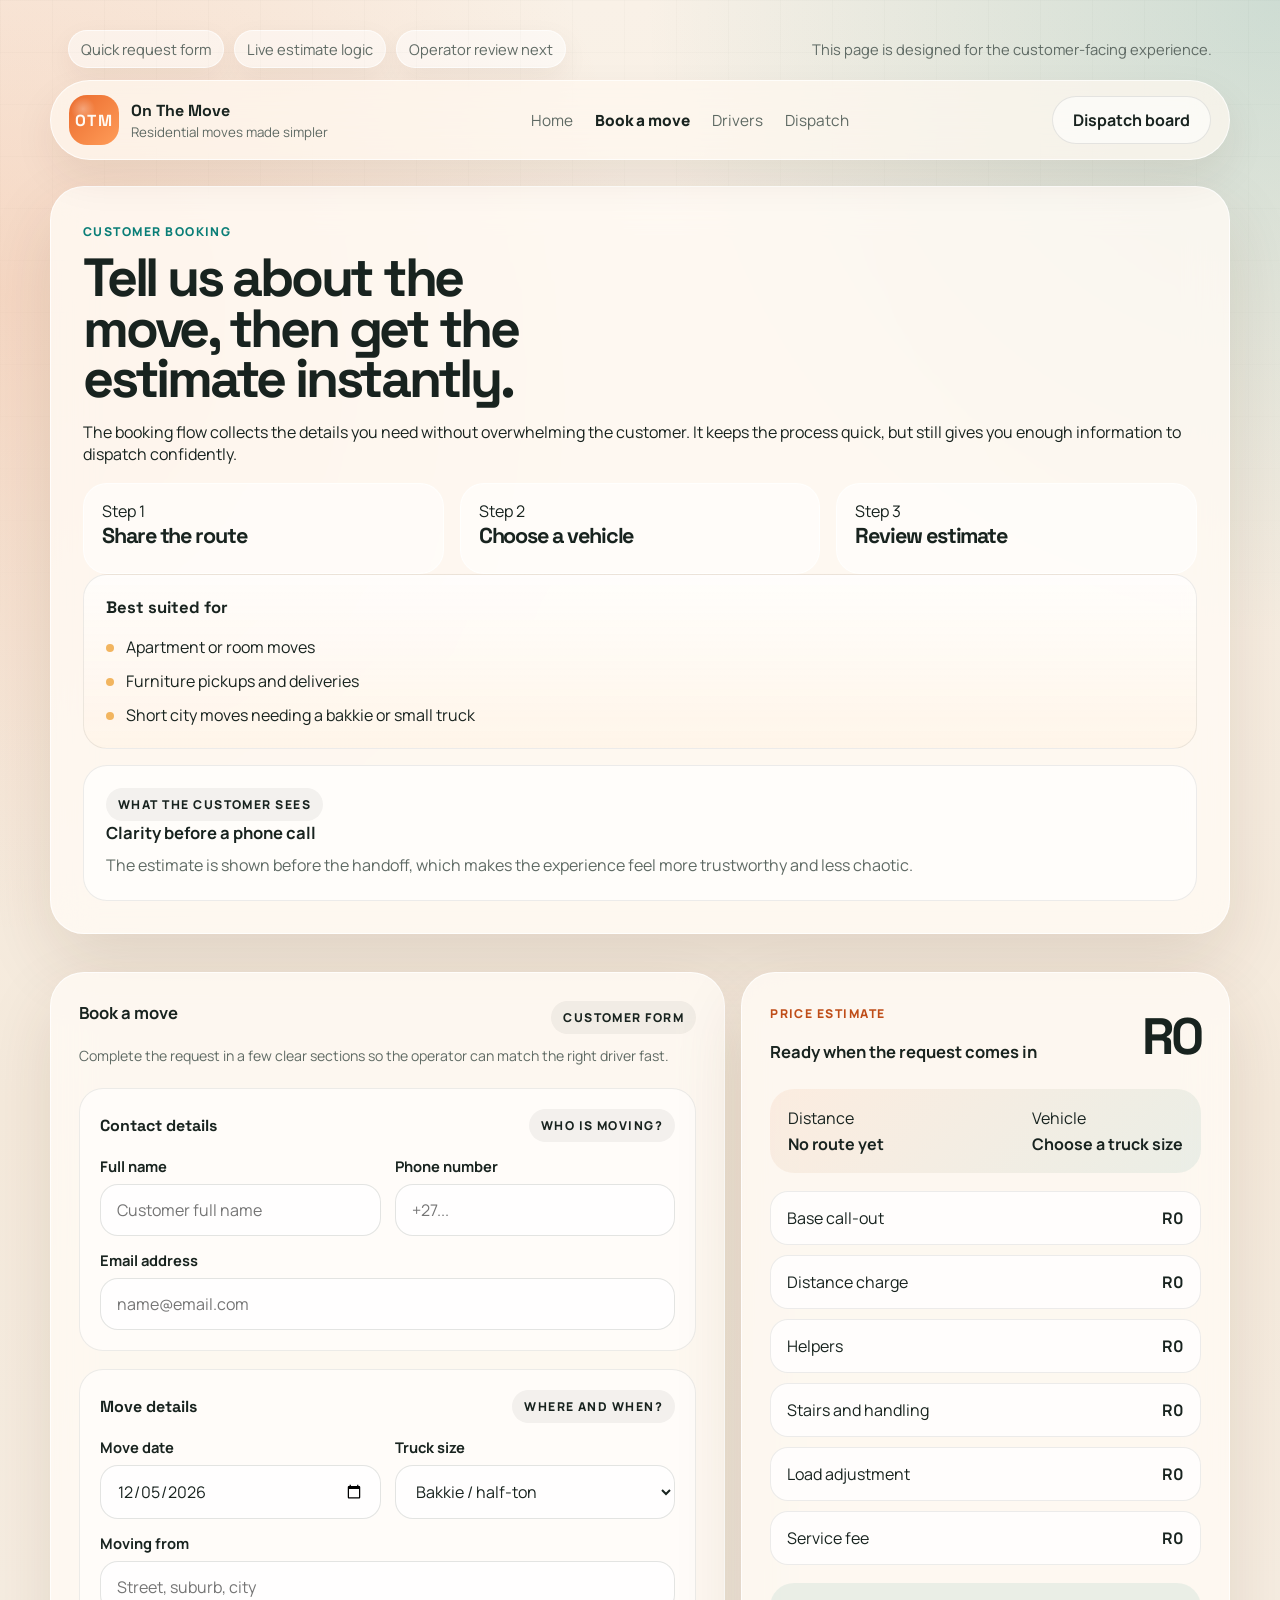
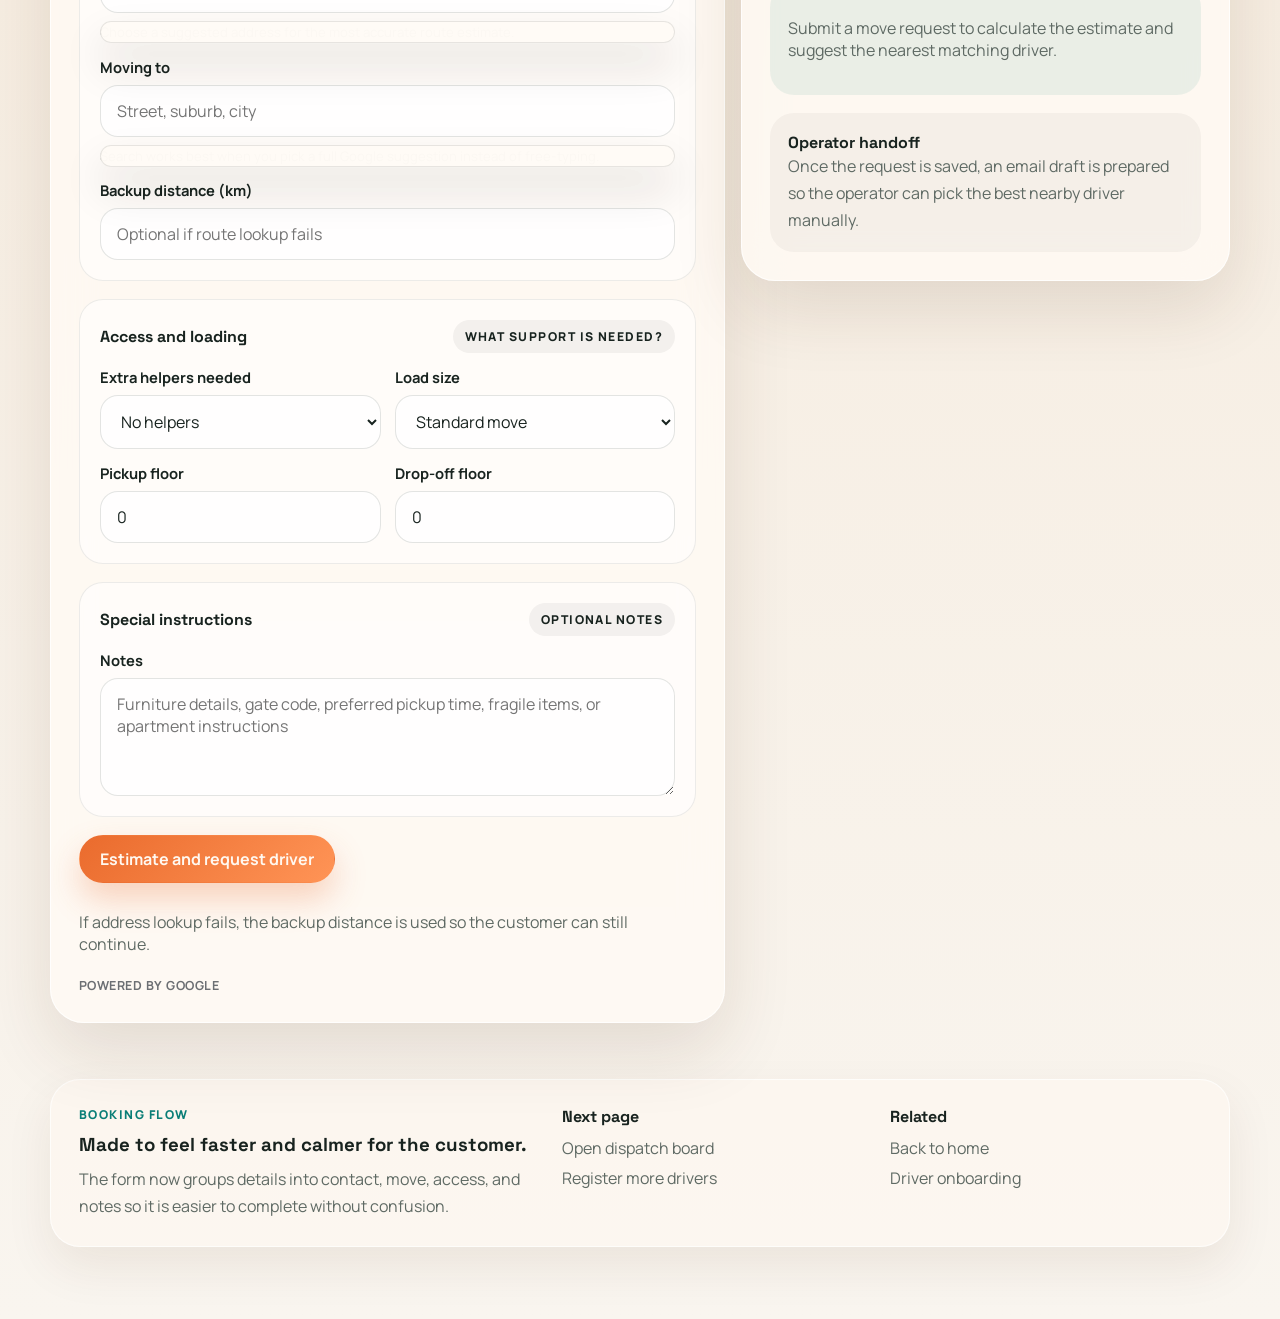
==== commit ee8cd06f: "Add Google Maps booking integration" ====
--- a/book.html
+++ b/book.html
@@ -142,25 +142,43 @@
                       <option value="three-ton">3-ton truck</option>
                     </select>
                   </label>
-                  <label class="field field-full">
+                  <label class="field field-full autocomplete-field">
                     <span>Moving from</span>
-                    <input
-                      type="text"
-                      name="fromAddress"
-                      placeholder="Street, suburb, city"
-                      autocomplete="street-address"
-                      required
-                    >
-                  </label>
-                  <label class="field field-full">
+                    <div class="autocomplete-shell">
+                      <input
+                        type="text"
+                        name="fromAddress"
+                        placeholder="Street, suburb, city"
+                        autocomplete="off"
+                        required
+                        aria-autocomplete="list"
+                        aria-controls="from-suggestions"
+                      >
+                      <input type="hidden" name="fromPlaceId">
+                      <div class="autocomplete-list" id="from-suggestions" role="listbox" hidden></div>
+                    </div>
+                    <small class="autocomplete-helper" id="from-address-helper">
+                      Choose a suggested address for the most accurate route estimate.
+                    </small>
+                  </label>
+                  <label class="field field-full autocomplete-field">
                     <span>Moving to</span>
-                    <input
-                      type="text"
-                      name="toAddress"
-                      placeholder="Street, suburb, city"
-                      autocomplete="street-address"
-                      required
-                    >
+                    <div class="autocomplete-shell">
+                      <input
+                        type="text"
+                        name="toAddress"
+                        placeholder="Street, suburb, city"
+                        autocomplete="off"
+                        required
+                        aria-autocomplete="list"
+                        aria-controls="to-suggestions"
+                      >
+                      <input type="hidden" name="toPlaceId">
+                      <div class="autocomplete-list" id="to-suggestions" role="listbox" hidden></div>
+                    </div>
+                    <small class="autocomplete-helper" id="to-address-helper">
+                      Search works best when you pick a full Google suggestion instead of free-typing.
+                    </small>
                   </label>
                   <label class="field field-full">
                     <span>Backup distance (km)</span>
@@ -225,6 +243,8 @@
               <button class="button button-primary" id="request-submit" type="submit">Estimate and request driver</button>
               <p class="form-note">If address lookup fails, the backup distance is used so the customer can still continue.</p>
             </div>
+
+            <p class="google-attribution">Powered by Google</p>
           </form>
 
           <aside class="panel quote-panel">
--- a/styles.css
+++ b/styles.css
@@ -813,6 +813,14 @@
   grid-column: 1 / -1;
 }
 
+.autocomplete-field {
+  position: relative;
+}
+
+.autocomplete-shell {
+  position: relative;
+}
+
 .field input,
 .field select,
 .field textarea {
@@ -842,6 +850,66 @@
   resize: vertical;
 }
 
+.autocomplete-helper {
+  display: block;
+  margin-top: 2px;
+  font-size: 0.82rem;
+  line-height: 1.5;
+}
+
+.autocomplete-list {
+  position: absolute;
+  left: 0;
+  right: 0;
+  top: calc(100% + 8px);
+  z-index: 20;
+  display: grid;
+  gap: 6px;
+  padding: 10px;
+  border-radius: var(--radius-md);
+  background: rgba(255, 251, 246, 0.98);
+  border: 1px solid rgba(24, 35, 31, 0.1);
+  box-shadow: 0 22px 44px rgba(35, 24, 17, 0.14);
+}
+
+.autocomplete-item {
+  display: grid;
+  gap: 4px;
+  width: 100%;
+  padding: 12px 14px;
+  border: 0;
+  border-radius: 14px;
+  background: rgba(255, 255, 255, 0.78);
+  color: var(--ink);
+  text-align: left;
+}
+
+.autocomplete-item:hover,
+.autocomplete-item:focus-visible,
+.autocomplete-item.is-active {
+  background: rgba(10, 126, 119, 0.1);
+  outline: none;
+}
+
+.autocomplete-item strong {
+  font-size: 0.95rem;
+}
+
+.autocomplete-item span {
+  color: var(--muted);
+  font-size: 0.82rem;
+  line-height: 1.45;
+}
+
+.google-attribution {
+  margin: 6px 0 0;
+  font-size: 0.78rem;
+  font-weight: 700;
+  color: #6c6f73;
+  letter-spacing: 0.04em;
+  text-transform: uppercase;
+}
+
 .form-actions {
   display: flex;
   flex-wrap: wrap;
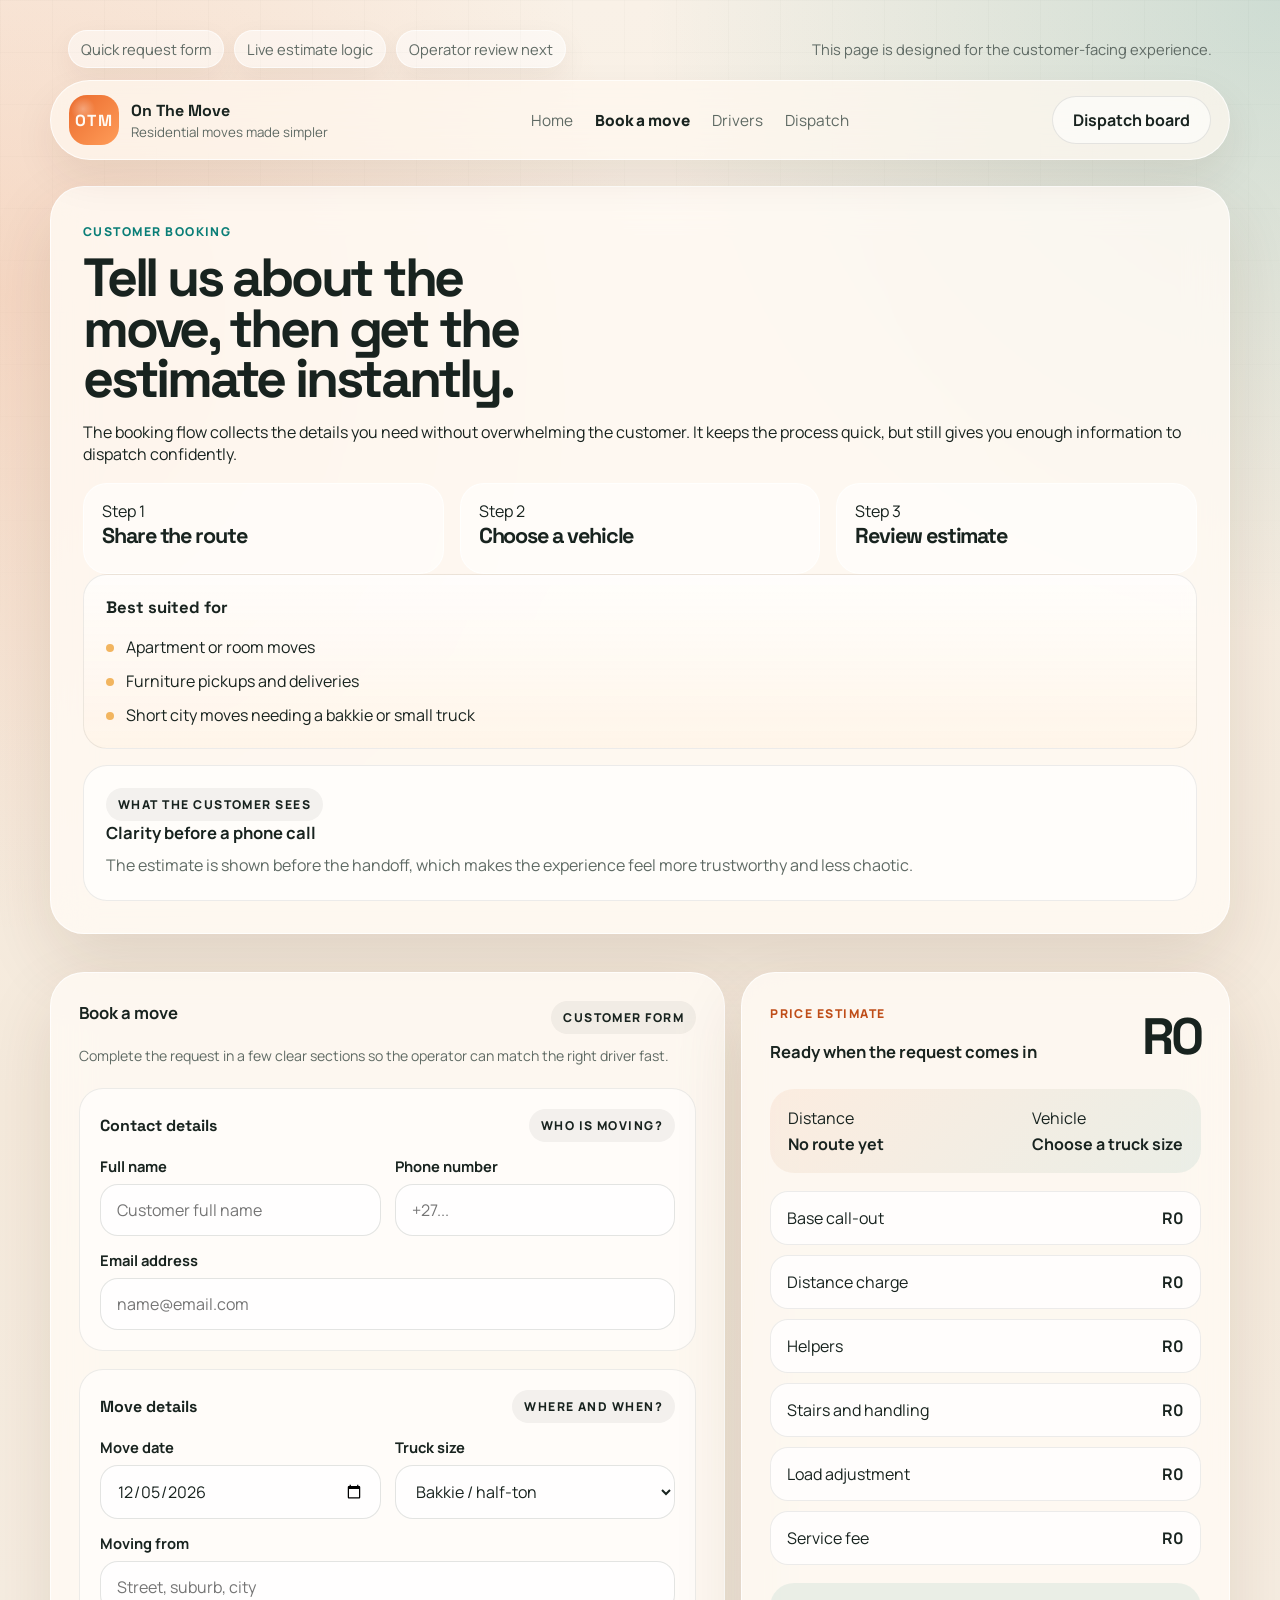
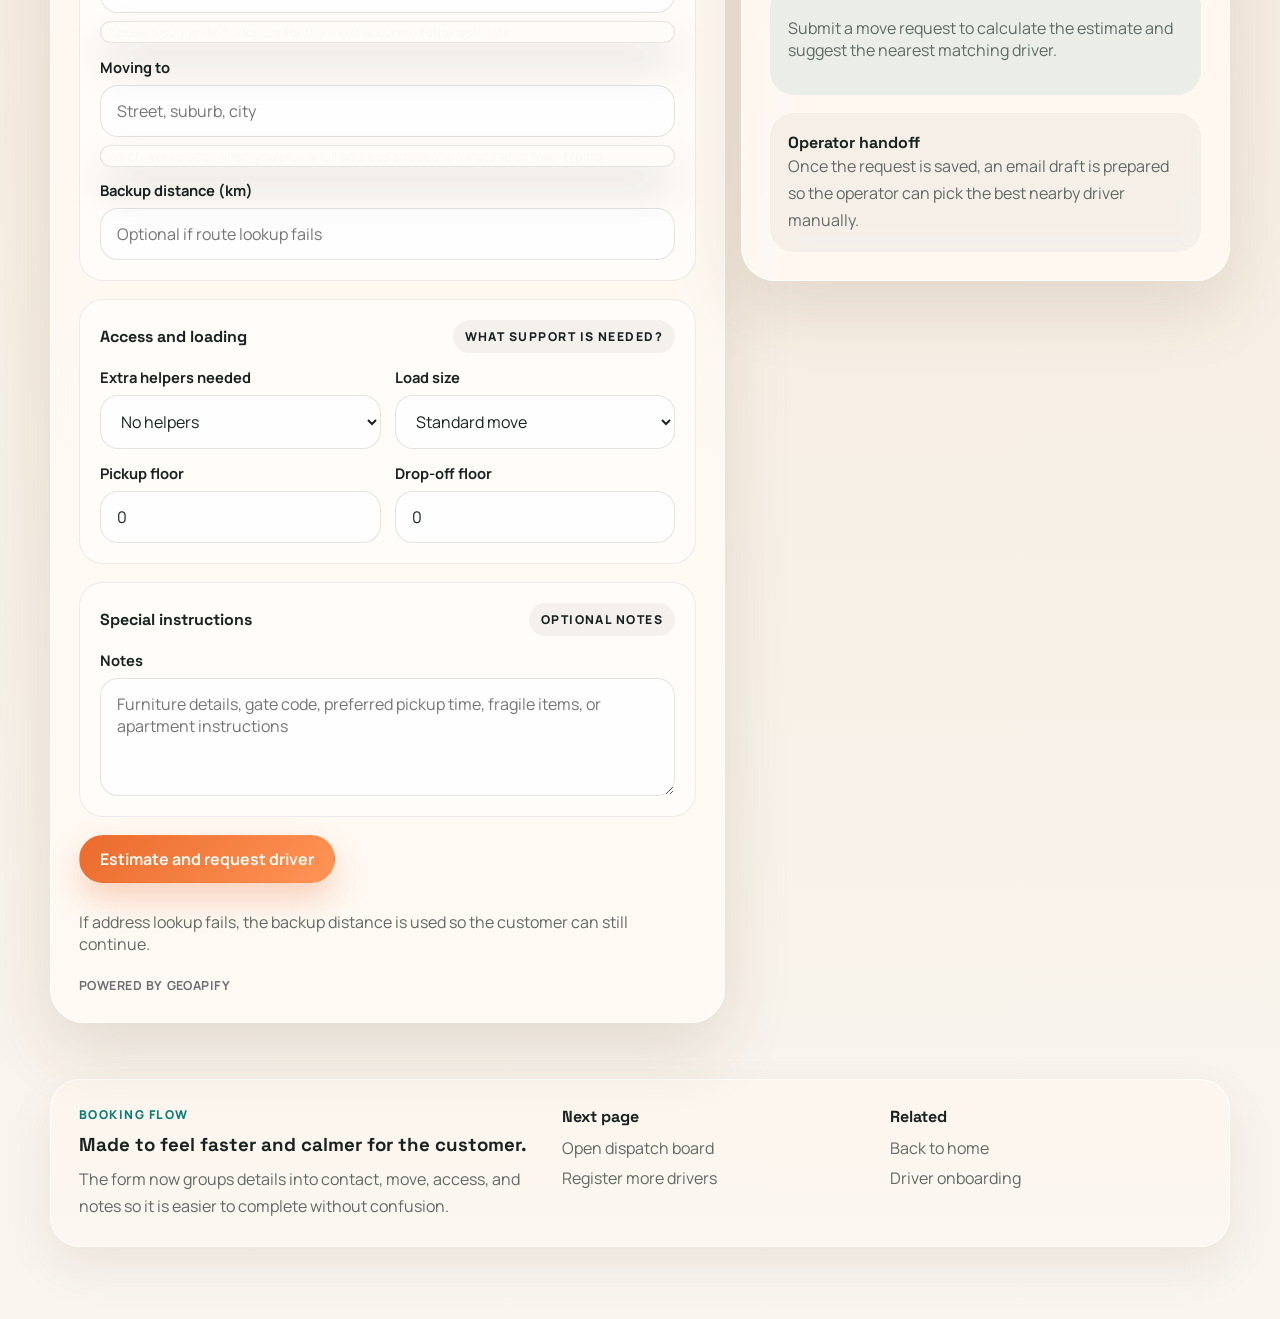
==== commit 6a0203c5: "Switch booking integration to Geoapify" ====
--- a/book.html
+++ b/book.html
@@ -154,7 +154,7 @@
                         aria-autocomplete="list"
                         aria-controls="from-suggestions"
                       >
-                      <input type="hidden" name="fromPlaceId">
+                      <input type="hidden" name="fromCoordinates">
                       <div class="autocomplete-list" id="from-suggestions" role="listbox" hidden></div>
                     </div>
                     <small class="autocomplete-helper" id="from-address-helper">
@@ -173,11 +173,11 @@
                         aria-autocomplete="list"
                         aria-controls="to-suggestions"
                       >
-                      <input type="hidden" name="toPlaceId">
+                      <input type="hidden" name="toCoordinates">
                       <div class="autocomplete-list" id="to-suggestions" role="listbox" hidden></div>
                     </div>
                     <small class="autocomplete-helper" id="to-address-helper">
-                      Search works best when you pick a full Google suggestion instead of free-typing.
+                      Search works best when you pick a full address suggestion instead of free-typing.
                     </small>
                   </label>
                   <label class="field field-full">
@@ -244,7 +244,9 @@
               <p class="form-note">If address lookup fails, the backup distance is used so the customer can still continue.</p>
             </div>
 
-            <p class="google-attribution">Powered by Google</p>
+            <p class="provider-attribution">
+              Powered by <a href="https://www.geoapify.com/" target="_blank" rel="noreferrer">Geoapify</a>
+            </p>
           </form>
 
           <aside class="panel quote-panel">
--- a/styles.css
+++ b/styles.css
@@ -901,7 +901,7 @@
   line-height: 1.45;
 }
 
-.google-attribution {
+.provider-attribution {
   margin: 6px 0 0;
   font-size: 0.78rem;
   font-weight: 700;
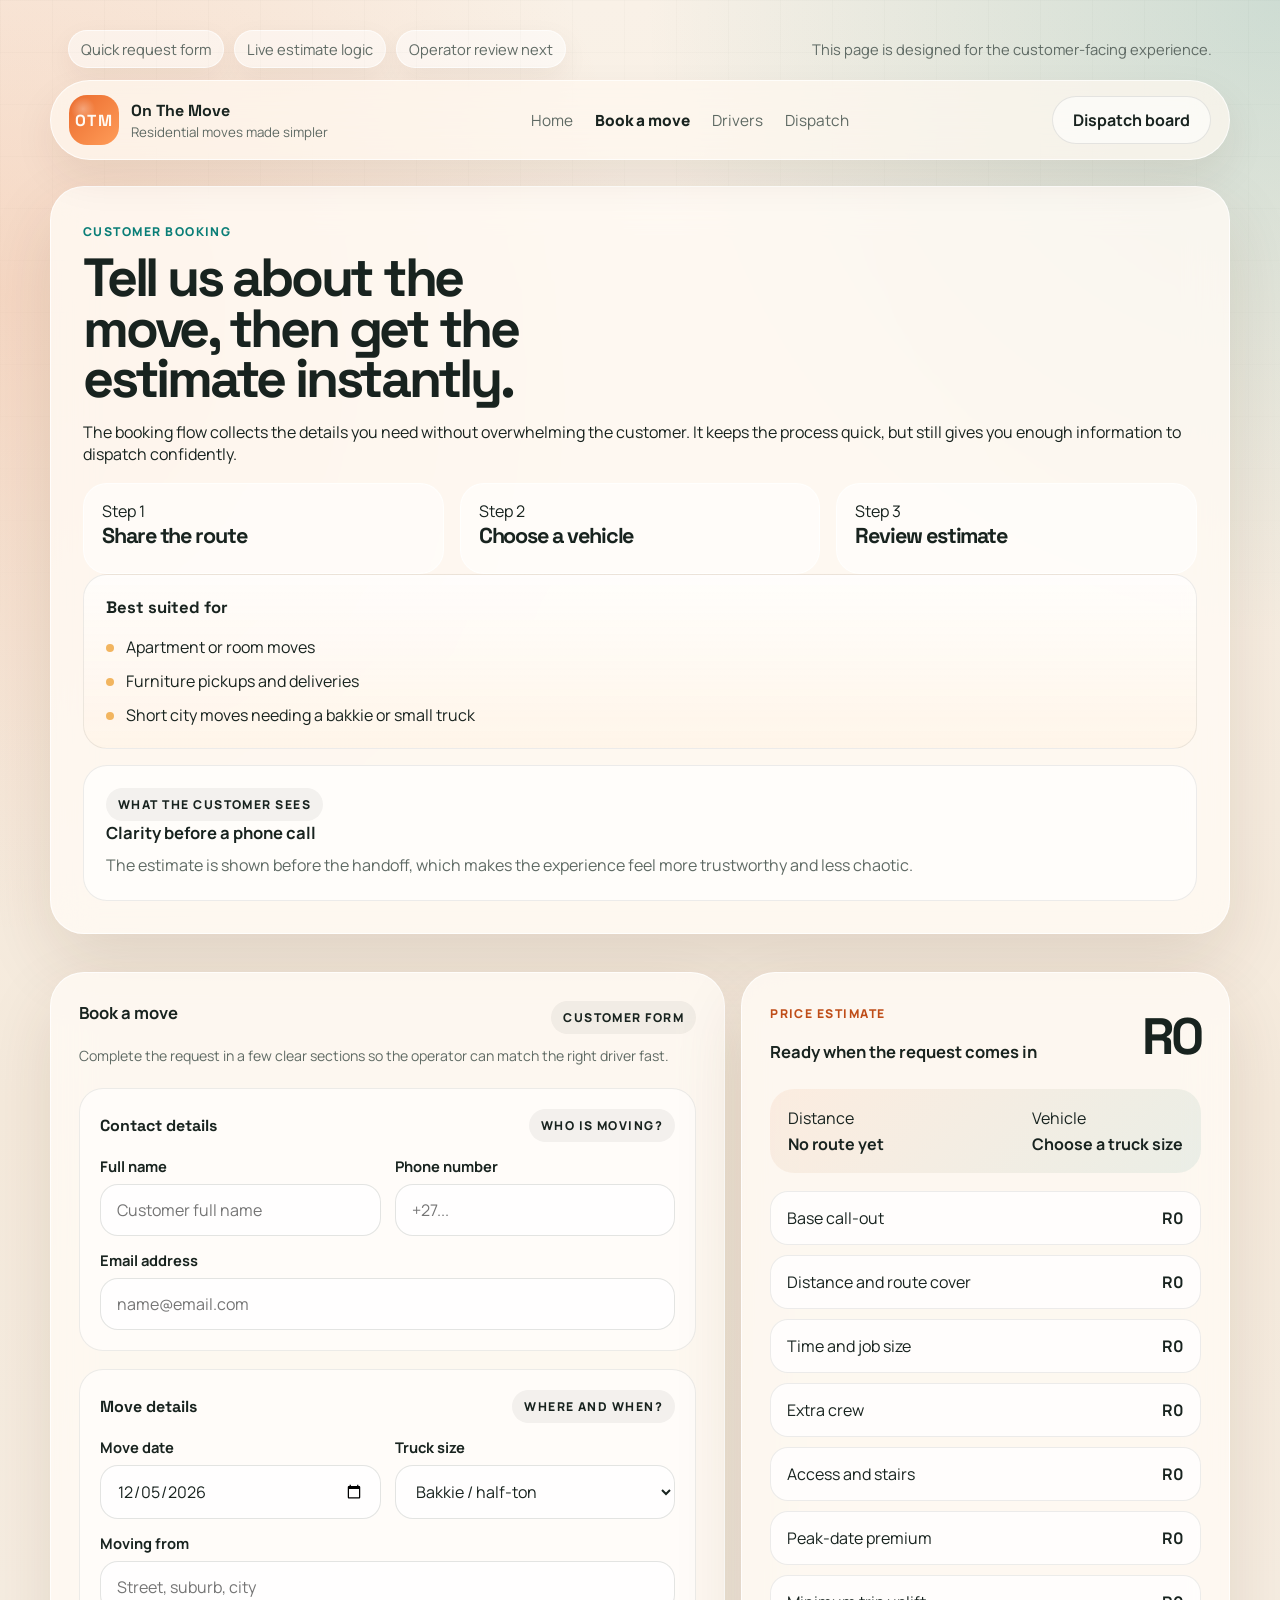
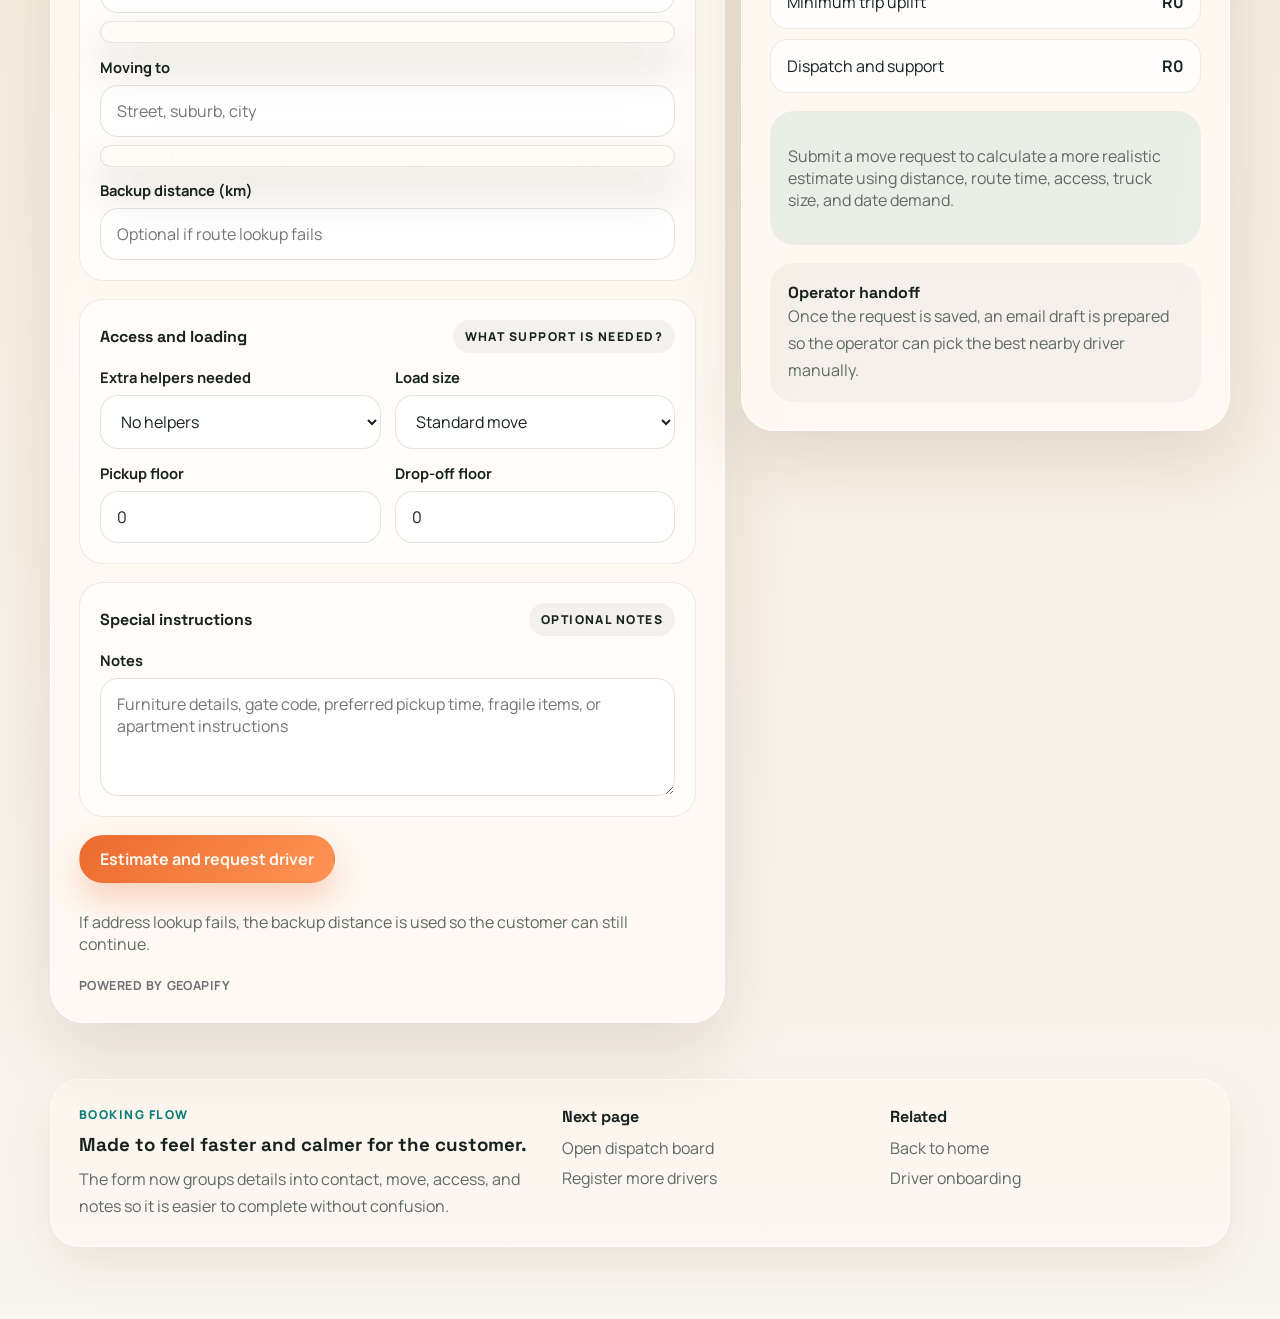
==== commit 4e0456d7: "Make booking estimates more realistic" ====
--- a/book.html
+++ b/book.html
@@ -275,29 +275,37 @@
                 <strong id="breakdown-base">R0</strong>
               </li>
               <li>
-                <span>Distance charge</span>
+                <span>Distance and route cover</span>
                 <strong id="breakdown-distance">R0</strong>
               </li>
               <li>
-                <span>Helpers</span>
+                <span>Time and job size</span>
+                <strong id="breakdown-time">R0</strong>
+              </li>
+              <li>
+                <span>Extra crew</span>
                 <strong id="breakdown-helpers">R0</strong>
               </li>
               <li>
-                <span>Stairs and handling</span>
-                <strong id="breakdown-stairs">R0</strong>
-              </li>
-              <li>
-                <span>Load adjustment</span>
-                <strong id="breakdown-load">R0</strong>
-              </li>
-              <li>
-                <span>Service fee</span>
+                <span>Access and stairs</span>
+                <strong id="breakdown-access">R0</strong>
+              </li>
+              <li>
+                <span>Peak-date premium</span>
+                <strong id="breakdown-schedule">R0</strong>
+              </li>
+              <li>
+                <span>Minimum trip uplift</span>
+                <strong id="breakdown-minimum">R0</strong>
+              </li>
+              <li>
+                <span>Dispatch and support</span>
                 <strong id="breakdown-service">R0</strong>
               </li>
             </ul>
 
             <div class="quote-note">
-              <p id="quote-message">Submit a move request to calculate the estimate and suggest the nearest matching driver.</p>
+              <p id="quote-message">Submit a move request to calculate a more realistic estimate using distance, route time, access, truck size, and date demand.</p>
             </div>
 
             <div class="operator-tip">
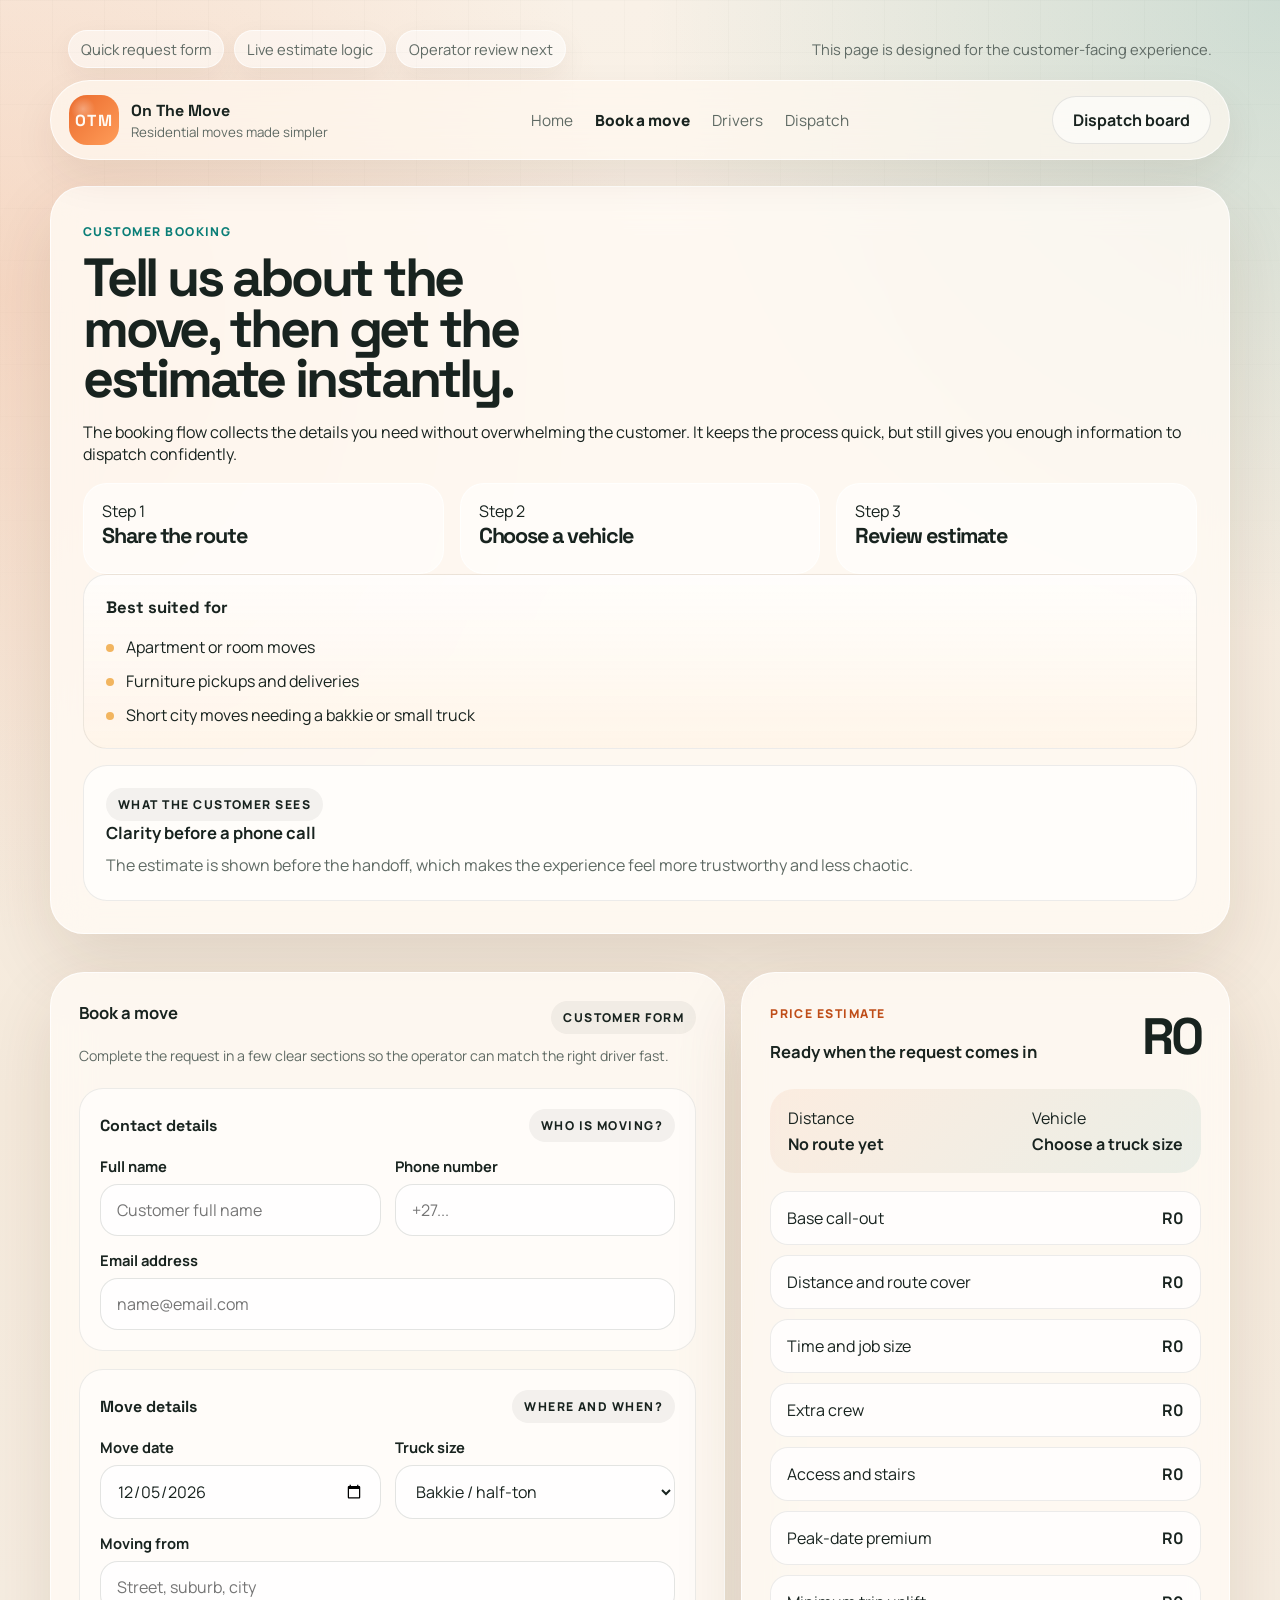
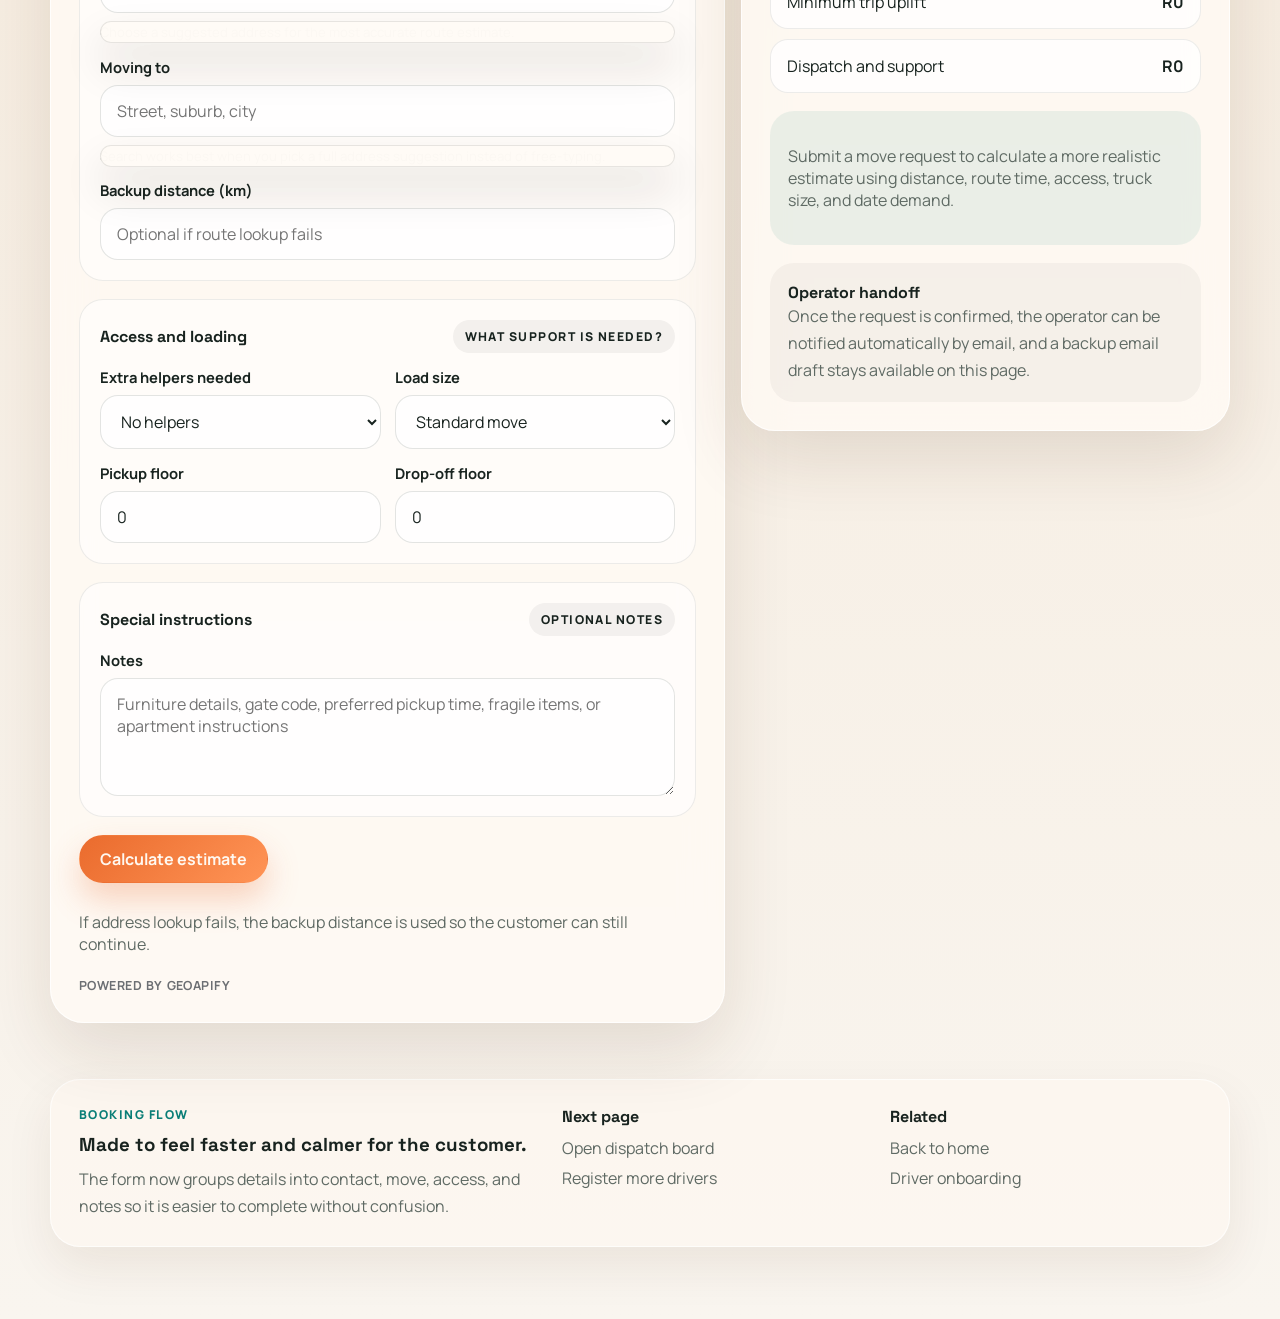
==== commit 23f40384: "Add request confirmation and automated emails" ====
--- a/book.html
+++ b/book.html
@@ -240,7 +240,7 @@
             </div>
 
             <div class="form-actions">
-              <button class="button button-primary" id="request-submit" type="submit">Estimate and request driver</button>
+              <button class="button button-primary" id="request-submit" type="submit">Calculate estimate</button>
               <p class="form-note">If address lookup fails, the backup distance is used so the customer can still continue.</p>
             </div>
 
@@ -308,16 +308,25 @@
               <p id="quote-message">Submit a move request to calculate a more realistic estimate using distance, route time, access, truck size, and date demand.</p>
             </div>
 
+            <div class="estimate-actions" id="estimate-actions" hidden>
+              <h4 id="estimate-actions-title">Ready to request this move?</h4>
+              <p id="estimate-actions-copy">If this estimate looks right, confirm the request and the operator will be notified automatically.</p>
+              <div class="action-row">
+                <button class="button button-primary" id="confirm-request" type="button">Request driver</button>
+                <button class="button button-ghost" id="cancel-request" type="button">Cancel request</button>
+              </div>
+            </div>
+
             <div class="operator-tip">
               <strong class="panel-title">Operator handoff</strong>
-              <p class="panel-note">Once the request is saved, an email draft is prepared so the operator can pick the best nearby driver manually.</p>
+              <p class="panel-note">Once the request is confirmed, the operator can be notified automatically by email, and a backup email draft stays available on this page.</p>
             </div>
 
             <div class="request-result" id="request-result" hidden>
-              <h4>Request saved</h4>
+              <h4 id="request-result-title">Request saved</h4>
               <p id="request-result-copy"></p>
-              <div class="action-row">
-                <a class="button button-secondary" id="email-link" href="#">Open operator email</a>
+              <div class="action-row" id="request-result-actions">
+                <a class="button button-secondary" id="email-link" href="#">Open backup email draft</a>
                 <button class="button button-ghost" id="copy-summary" type="button">Copy summary</button>
               </div>
             </div>
--- a/styles.css
+++ b/styles.css
@@ -960,6 +960,7 @@
 }
 
 .quote-note,
+.estimate-actions,
 .request-result,
 .operator-tip {
   padding: 18px;
@@ -970,19 +971,39 @@
   background: rgba(10, 126, 119, 0.08);
 }
 
+.estimate-actions {
+  background: linear-gradient(135deg, rgba(234, 107, 45, 0.08), rgba(255, 255, 255, 0.9));
+  border: 1px solid rgba(234, 107, 45, 0.14);
+}
+
 .request-result {
   background: rgba(234, 107, 45, 0.1);
 }
 
+.request-result[data-tone="success"] {
+  background: rgba(10, 126, 119, 0.12);
+}
+
+.request-result[data-tone="warning"] {
+  background: rgba(234, 107, 45, 0.12);
+}
+
+.request-result[data-tone="neutral"] {
+  background: rgba(24, 35, 31, 0.06);
+}
+
 .operator-tip {
   background: rgba(24, 35, 31, 0.04);
 }
 
+.estimate-actions h4,
+.estimate-actions p,
 .request-result h4,
 .request-result p {
   margin: 0;
 }
 
+.estimate-actions p,
 .request-result p {
   margin-top: 10px;
   line-height: 1.6;
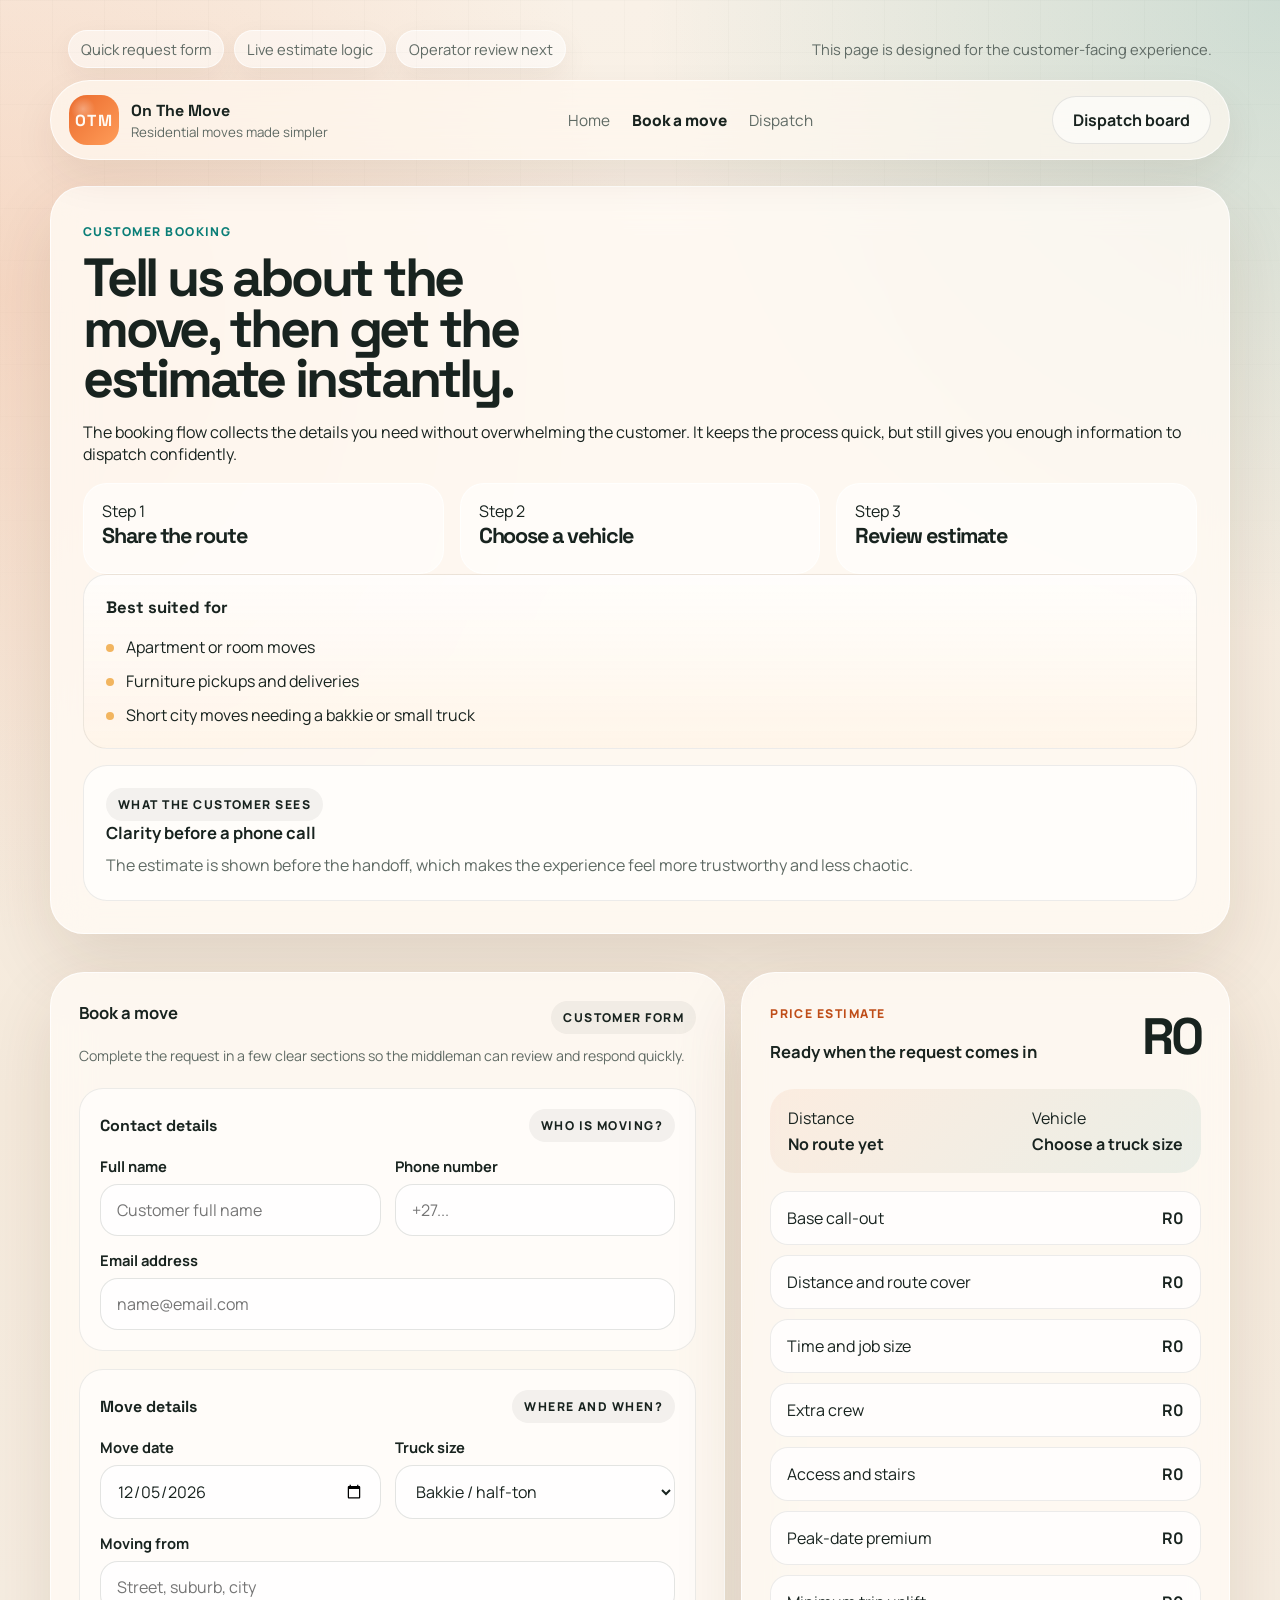
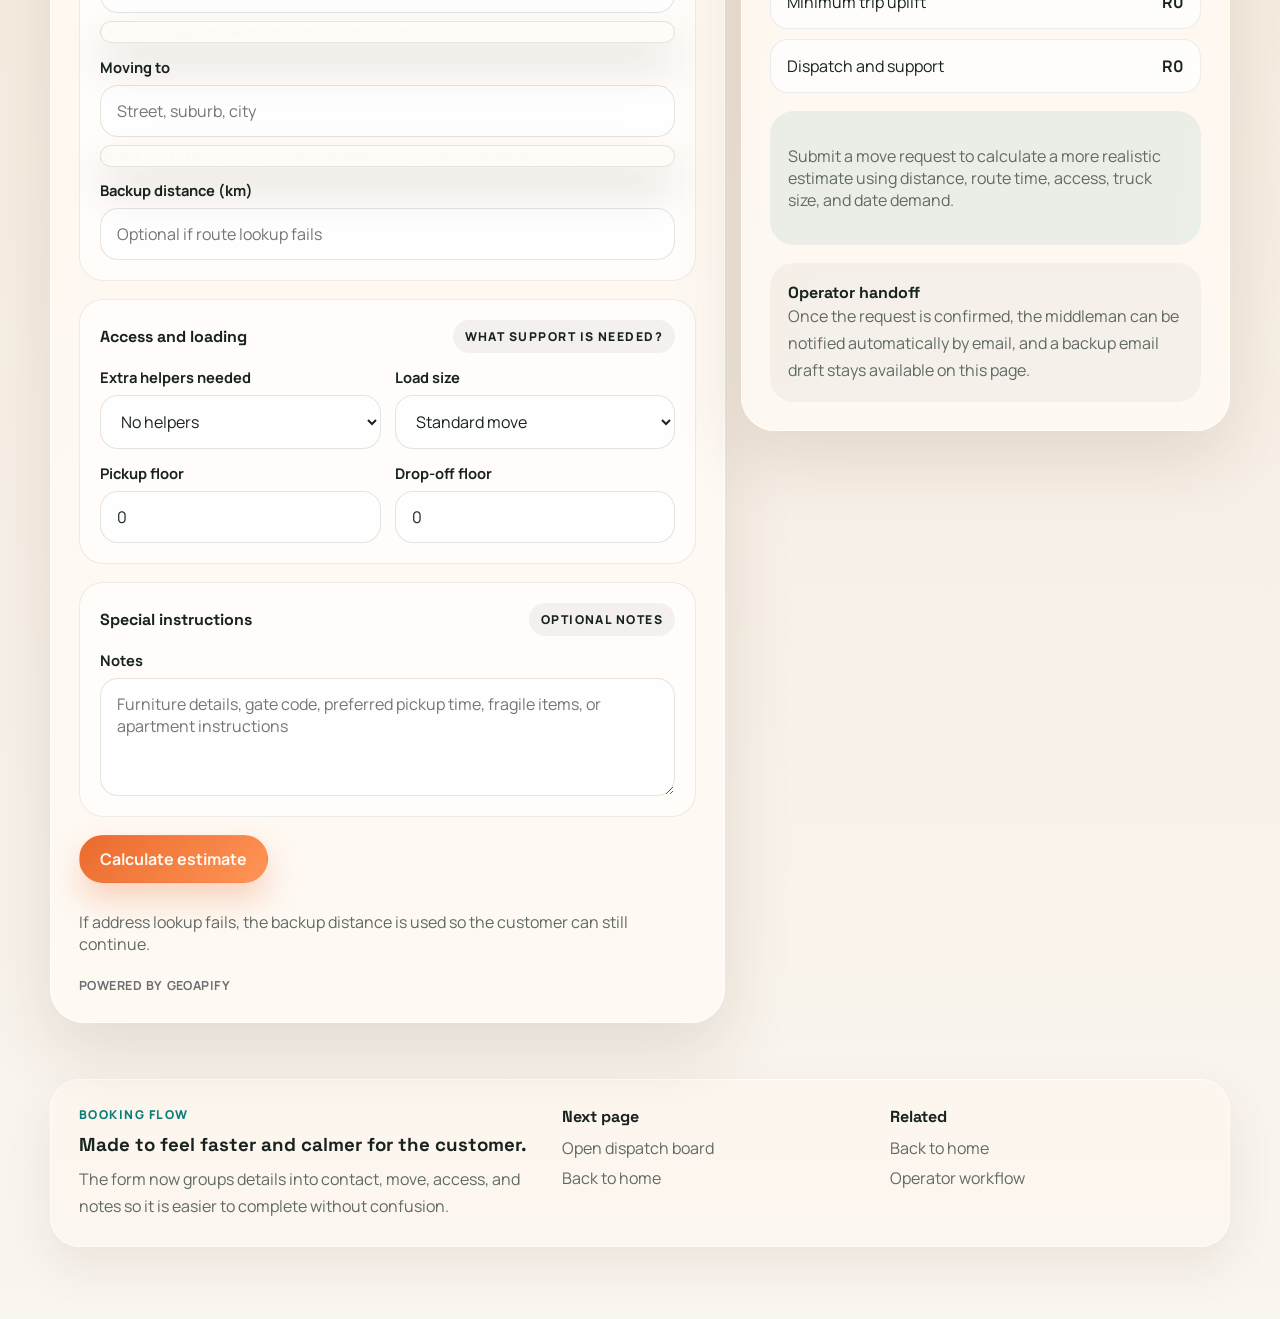
==== commit e522980e: "Refocus site on customer and middleman flow" ====
--- a/book.html
+++ b/book.html
@@ -39,7 +39,6 @@
       <nav class="site-nav" aria-label="Primary">
         <a href="index.html">Home</a>
         <a aria-current="page" href="book.html">Book a move</a>
-        <a href="drivers.html">Drivers</a>
         <a href="dispatch.html">Dispatch</a>
       </nav>
 
@@ -98,7 +97,7 @@
                 <h3>Book a move</h3>
                 <span class="pill pill-light">Customer form</span>
               </div>
-              <p class="section-kicker">Complete the request in a few clear sections so the operator can match the right driver fast.</p>
+              <p class="section-kicker">Complete the request in a few clear sections so the middleman can review and respond quickly.</p>
             </div>
 
             <div class="form-stack">
@@ -310,16 +309,16 @@
 
             <div class="estimate-actions" id="estimate-actions" hidden>
               <h4 id="estimate-actions-title">Ready to request this move?</h4>
-              <p id="estimate-actions-copy">If this estimate looks right, confirm the request and the operator will be notified automatically.</p>
+              <p id="estimate-actions-copy">If this estimate looks right, confirm the request and the middleman will be notified automatically.</p>
               <div class="action-row">
-                <button class="button button-primary" id="confirm-request" type="button">Request driver</button>
+                <button class="button button-primary" id="confirm-request" type="button">Send request</button>
                 <button class="button button-ghost" id="cancel-request" type="button">Cancel request</button>
               </div>
             </div>
 
             <div class="operator-tip">
               <strong class="panel-title">Operator handoff</strong>
-              <p class="panel-note">Once the request is confirmed, the operator can be notified automatically by email, and a backup email draft stays available on this page.</p>
+              <p class="panel-note">Once the request is confirmed, the middleman can be notified automatically by email, and a backup email draft stays available on this page.</p>
             </div>
 
             <div class="request-result" id="request-result" hidden>
@@ -346,14 +345,14 @@
           <h4>Next page</h4>
           <div class="footer-link-list">
             <a href="dispatch.html">Open dispatch board</a>
-            <a href="drivers.html">Register more drivers</a>
+            <a href="index.html">Back to home</a>
           </div>
         </div>
         <div class="footer-column">
           <h4>Related</h4>
           <div class="footer-link-list">
             <a href="index.html">Back to home</a>
-            <a href="drivers.html">Driver onboarding</a>
+            <a href="dispatch.html">Operator workflow</a>
           </div>
         </div>
       </div>
--- a/styles.css
+++ b/styles.css
@@ -434,7 +434,6 @@
 .steps-grid,
 .overview-grid,
 .booking-grid,
-.driver-grid,
 .dispatch-grid,
 .lists-grid,
 .field-grid,
@@ -464,7 +463,6 @@
 .step-card h3,
 .form-title-row h3,
 .panel-heading h3,
-.driver-copy h3,
 .quote-header h3,
 .page-stat strong,
 .insight-card h3,
@@ -726,10 +724,6 @@
   align-items: start;
 }
 
-.driver-grid {
-  grid-template-columns: minmax(300px, 0.72fr) minmax(0, 1.28fr);
-}
-
 .dispatch-grid {
   grid-template-columns: minmax(300px, 0.76fr) minmax(0, 1.24fr);
   align-items: start;
@@ -738,8 +732,7 @@
 .form-panel,
 .quote-panel,
 .settings-panel,
-.list-panel,
-.driver-copy {
+.list-panel {
   padding: 28px;
 }
 
@@ -1017,11 +1010,6 @@
   margin-top: 16px;
 }
 
-.driver-copy p,
-.driver-copy li {
-  color: rgba(248, 244, 238, 0.8);
-}
-
 .stats-grid {
   grid-template-columns: repeat(3, minmax(0, 1fr));
   margin-top: 20px;
@@ -1136,7 +1124,6 @@
   .hero,
   .page-hero-grid,
   .booking-grid,
-  .driver-grid,
   .dispatch-grid,
   .home-cta,
   .footer-grid {
@@ -1188,7 +1175,6 @@
   .quote-panel,
   .settings-panel,
   .list-panel,
-  .driver-copy,
   .site-footer {
     padding: 22px;
   }
